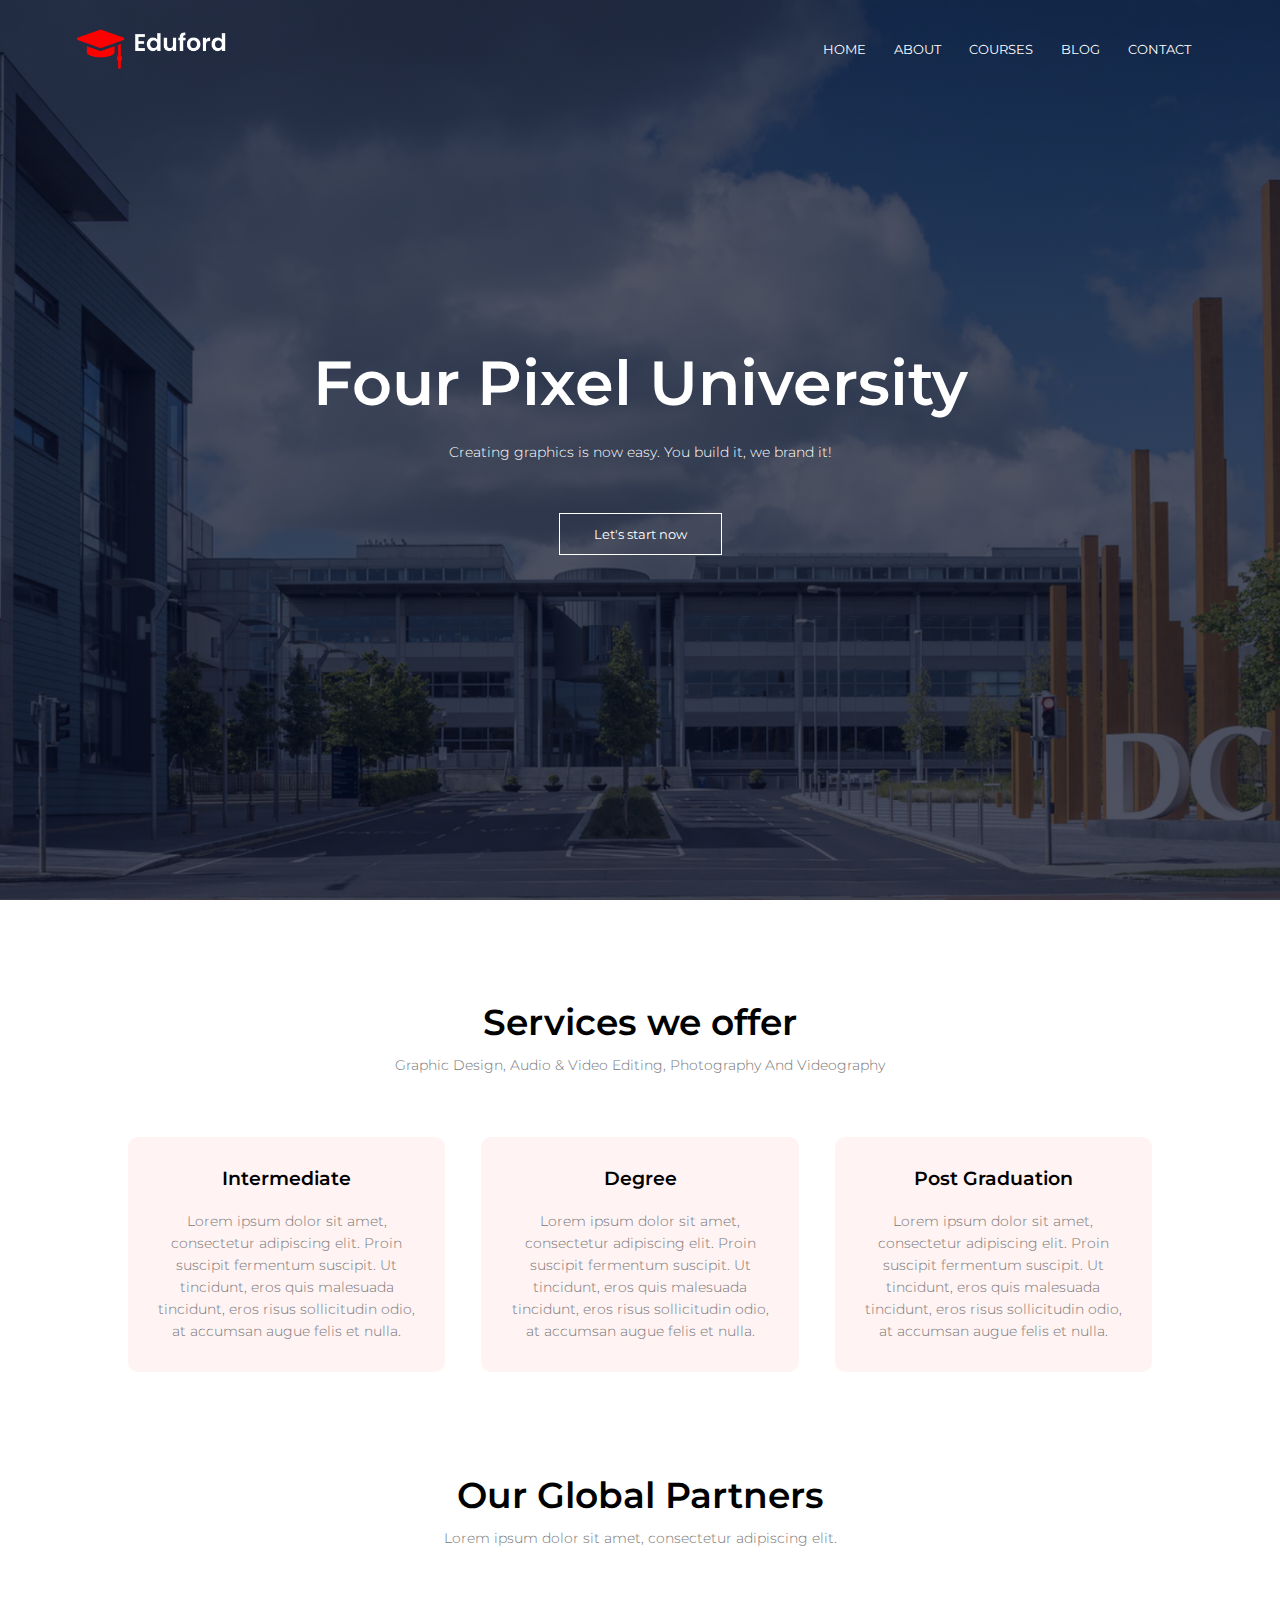
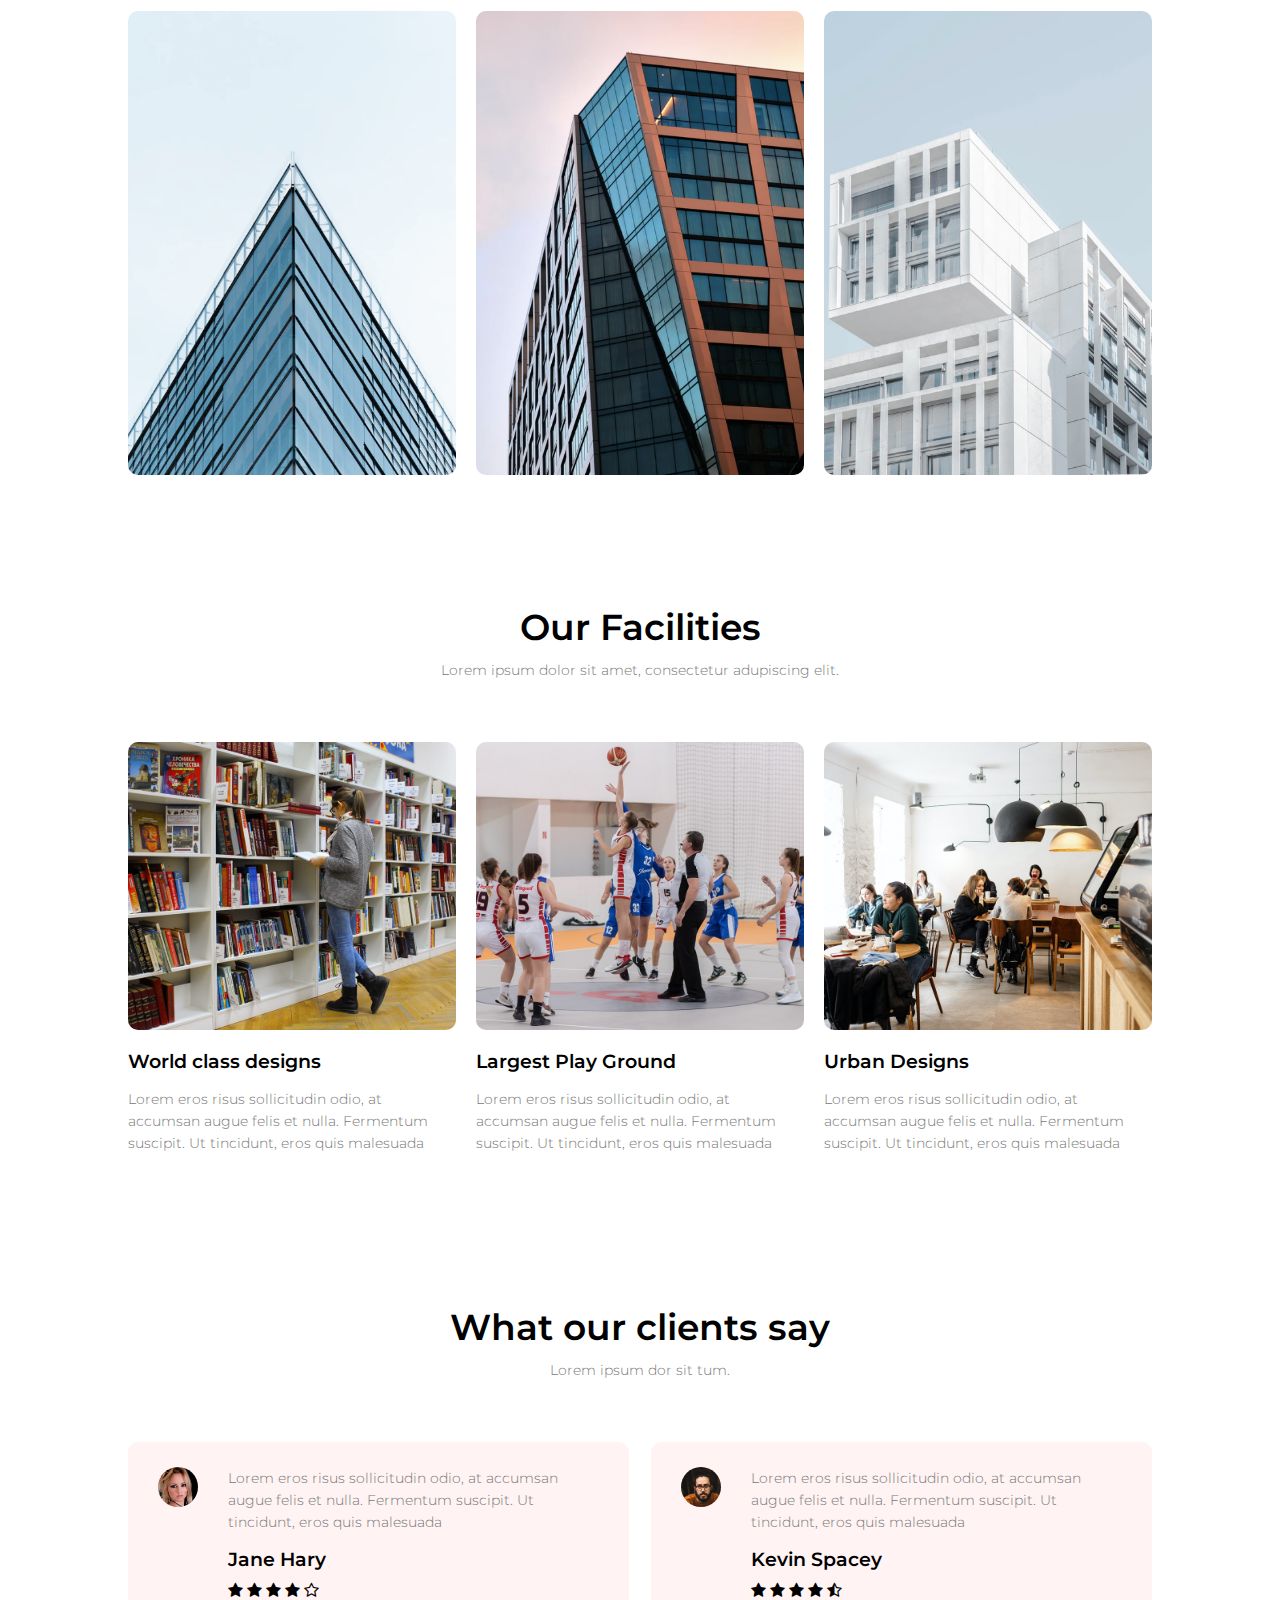
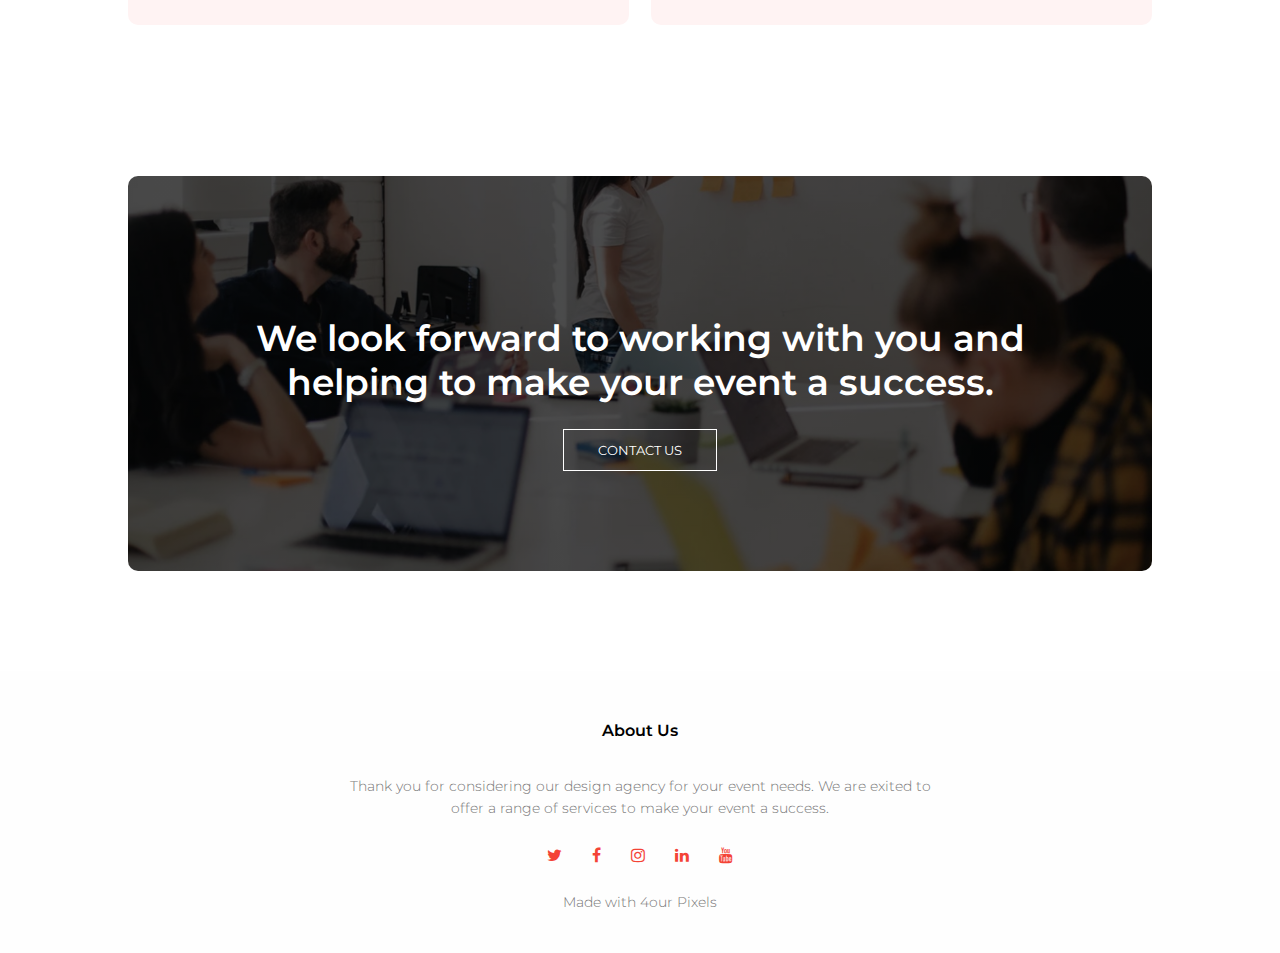
==== index.html @ fbccd15a "Add files via upload" ====
<!DOCTYPE html>
<html lang="en">
<head>
    <meta charset="UTF-8">
    <meta name="viewport" content="width=device-width, initial-scale=1.0">
    <title>4our Pixel University - Home</title>
    <link rel="stylesheet" href="style.css">
    <link rel="preconnect" href="https://fonts.googleapis.com">
    <link rel="preconnect" href="https://fonts.gstatic.com" crossorigin>
    <link href="https://fonts.googleapis.com/css2?family=Montserrat:wght@100;300;400;600;700&display=swap" rel="stylesheet">
    <link 
    href="http://cdnjs.cloudflare.com/ajax/libs/font-awesome/4.3.0/css/font-awesome.css" 
    rel="stylesheet"  type='text/css'>
</head>
<body>
<!------ Main Top ------>    
    <section class="header">
        <nav>
            <a href="index.html"><img src="images/logo.png"></a>
            <div class="nav-links" id="navLinks">
                <i class="fa fa-times" onclick="hideMenu()"></i>
                    <ul>
                        <li><a href="index.html">HOME</a></li>
                        <li><a href="about.html">ABOUT</a></li>
                        <li><a href="course.html">COURSES</a></li>
                        <li><a href="blog.html">BLOG</a></li>
                        <li><a href="contact.html">CONTACT</a></li>
                    </ul>
            </div>
            <i class="fa fa-times" onclick="showMenu()"></i>
        </nav>
    <div class="text-box">
        <h1>Four Pixel University</h1>
        <p>Creating graphics is now easy. You build it, we brand it!</p>
        <a href="course.html" class="hero-button ">Let's start now</a>
    </div>     
    </section>

<!------ Course ------>

<section class="course">

    <h1>Services we offer</h1>
    <p>Graphic Design, Audio & Video Editing, Photography And Videography</p>

    <div class="row">
        <div class="course-column">
            <h3>Intermediate</h3>
            <p>Lorem ipsum dolor sit amet, consectetur adipiscing elit. Proin 
                suscipit fermentum suscipit. Ut tincidunt, eros quis malesuada 
                tincidunt, eros risus sollicitudin odio, at accumsan augue felis 
                et nulla.
            </p>
        </div>

        <div class="course-column">
            <h3>Degree</h3>
            <p>Lorem ipsum dolor sit amet, consectetur adipiscing elit. Proin 
                suscipit fermentum suscipit. Ut tincidunt, eros quis malesuada 
                tincidunt, eros risus sollicitudin odio, at accumsan augue felis 
                et nulla. 
            </p>
        </div>

        <div class="course-column">
            <h3>Post Graduation</h3>
            <p>Lorem ipsum dolor sit amet, consectetur adipiscing elit. Proin 
                suscipit fermentum suscipit. Ut tincidunt, eros quis malesuada 
                tincidunt, eros risus sollicitudin odio, at accumsan augue felis 
                et nulla.
            </p>
        </div>
    </div>

</section>

<!------ Campus ------>

<section class="campus">
    <h1>Our Global Partners</h1>
    <p>Lorem ipsum dolor sit amet, consectetur adipiscing elit.</p>

    <div class="row">
        <div class="campus-column">
            <img src="images/london.png">
            <div class="layer">
                <h3>LONDON</h3>
            </div>
        </div>

        <div class="campus-column">
            <img src="images/newyork.png">
            <div class="layer">
                <h3>NEW YORK</h3>
            </div>
        </div>

        <div class="campus-column">
            <img src="images/washington.png">
            <div class="layer">
                <h3>WASHINGTON</h3>
            </div>
        </div>
    </div>

</section>

<!------ Facilities ------>

<section class="facilities">
    <h1>Our Facilities</h1>
    <p>Lorem ipsum dolor sit amet, consectetur adupiscing elit.</p>

    <div class="row">
        <div class="facilities-column">
            <img src="images/library.png">
            <h3>World class designs</h3>
            <p>Lorem eros risus sollicitudin odio, at accumsan augue 
                felis et nulla. Fermentum suscipit. Ut tincidunt, 
                eros quis malesuada</p>
        </div>

        <div class="facilities-column">
            <img src="images/basketball.png">
            <h3>Largest Play Ground</h3>
            <p>Lorem eros risus sollicitudin odio, at accumsan augue 
                felis et nulla. Fermentum suscipit. Ut tincidunt, 
                eros quis malesuada</p>
        </div>

        <div class="facilities-column">
            <img src="images/cafeteria.png">
            <h3>Urban Designs</h3>
            <p>Lorem eros risus sollicitudin odio, at accumsan augue 
                felis et nulla. Fermentum suscipit. Ut tincidunt, 
                eros quis malesuada</p>
        </div> 
    </div>

</section>

<!------ Testimonials ------>

<section class="testimonials">
    <h1>What our clients say</h1>
    <p>Lorem ipsum dor sit tum.</p>

    <div class="row">
        <div class="testimonial-column">
            <img src="images/user1.jpg">
            <div>
                <p>Lorem eros risus sollicitudin odio, at 
                    accumsan augue felis et nulla. Fermentum 
                    suscipit. Ut tincidunt, eros quis malesuada
                </p>
                <h3>Jane Hary</h3>
                <i class="fa fa-star"></i>
                <i class="fa fa-star"></i>
                <i class="fa fa-star"></i>
                <i class="fa fa-star"></i>
                <i class="fa fa-star-o"></i>
            </div>
        </div>

        <div class="testimonial-column">
            <img src="images/user2.jpg">
            <div>
                <p>Lorem eros risus sollicitudin odio, at 
                    accumsan augue felis et nulla. Fermentum 
                    suscipit. Ut tincidunt, eros quis malesuada
                </p>
                <h3>Kevin Spacey</h3>
                <i class="fa fa-star"></i>
                <i class="fa fa-star"></i>
                <i class="fa fa-star"></i>
                <i class="fa fa-star"></i>
                <i class="fa fa-star-half-o"></i>
            </div>
        </div>
    </div>
</section>

<!------ Call TO Action ------>

<section class="cta">
    <h1>We look forward to working with you and <br>helping to make your event a success.</h1>
    <a class="hero-button" href="contact.html">CONTACT US</a>
</section>

<!------ Call TO Action ------>

<section class="footer">
    <h4>About Us</h4>
    <p>Thank you for considering our design agency for your 
        event needs. We are exited to <br>offer a range of 
        services to make your event a success.</p>
    <div class="icons">
        <i class="fa fa-twitter"></i>
        <i class="fa fa-facebook"></i>
        <i class="fa fa-instagram"></i>
        <i class="fa fa-linkedin"></i>
        <i class="fa fa-youtube"></i>
    </div>
    <div>
        <p>Made with 4our Pixels</p>
    </div>
</section>

<!------JavaScript for Toggle Menu------>
<script>

    var navLinks = document.getElementById("navLinks");

    function showMenu(){
        navLinks.style.right = "0";
    }
    function hideMenu(){
        navLinks.style.right = "-200px"
    }

</script>

</body>
</html>
---- style.css ----
* {
    margin: 0;
    padding: 0;
    font-family: 'Montserrat', sans-serif;
}

.header {
    min-height: 100vh;
    background: linear-gradient(rgba(4,9,30,0.7),rgba(4, 9, 30, 0.7)), url(images/banner.png);
    background-size: cover;
    background-attachment: fixed;
    background-position: center;
    position: relative;
}

nav {
    display: flex;
    padding: 2% 6%;
    justify-content: space-between;
    align-items: center;
}

nav img {
    width: 150px;
}

.nav-links{
    flex: 1;
    text-align: right;
}

.nav-links ul li {
    list-style: none;
    display: inline-block;
    padding: 8px 12px;
    position: relative;
}

.nav-links ul li a {
    color: #fff;
    text-decoration: none;
    font-size: 13px;
}

.nav-links ul li::after{
    content: '';
    width: 0%;
    height: 2px;
    background: #f44336;
    display: block;
    margin: auto;
    transition: 0.2s;
}

.nav-links ul li:hover::after{
    width: 100%;
}

.text-box{
    width: 90%;
    color: #fff;
    position: absolute;
    top: 50%;
    left: 50%;
    transform: translate(-50%,-50%);
    text-align: center;
}

.text-box h1{
    font-size: 62px;
}

.text-box p {
    margin: 10px 0 40px;
    font-size: 14px;
    color: #fff;
}

.hero-button{
    display: inline-block;
    text-decoration: none;
    color: #fff;
    border: 1px solid #fff;
    padding: 12px 34px;
    font-size: 13px;
    background: transparent;
    position: relative;
    cursor: pointer;
}

.hero-button:hover{
    border: 1px solid #f44336;
    background: #f44336;
    transition: 0.4s;
}

nav .fa{
    display: none;
}

@media(max-width: 700px){
    .text-box h1{
        font-size: 20px;
    }
    .nav-links ul li{
        display: block; 
    }
    .nav-links {
        position: fixed;
        background: #f44336;
        height: 100vh;
        width: 200px;
        top: 0;
        right: -200px;
        text-align: left;
        z-index: 2;
        transition: 0.5s;
    }
    nav .fa{
        display: block;
        color: #fff;
        margin: 10px;
        font-size: 22px;
        cursor: pointer;
    }
    .nav-links ul {
        padding: 30px;
    }
}


/*---- course ----*/

.course {
    width: 80%;
    margin: auto;
    text-align: center;
    padding-top: 100px;
}

h1{
    font-size: 36px;
    font-weight: 600;
}

p{
    color: #777;
    font-size: 14px;
    font-weight: 300;
    line-height: 22px;
    padding: 10px;
}

.row {
    margin-top: 5%;
    display: flex;
    justify-content: space-between;
}

.course-column {
    flex-basis: 31%;
    background: #fff3f3;
    border-radius: 10px;
    margin-bottom: 5%;
    padding: 20px 12px;
    box-sizing: border-box;
    transition: 0.3s;
}

h3{
    text-align: center;
    font-weight: 600;
    margin: 10px 0;
}

.course-column:hover{
    box-shadow: 0 0 20px 0px rgba(0,0,0,0.2);
}

@media(max-width: 700px){
    .row{
        flex-direction: column;
    }
}


/*---- course ----*/

.campus{
    width: 80%;
    margin: auto;
    text-align: center;
    padding-top: 50px;
}

.campus-column {
    flex-basis: 32%;
    border-radius: 10px;
    margin-bottom: 30px;
    position: relative;
    overflow: hidden;
}

.campus-column img{
    width: 100%;
    display: block;
}

.layer{
    background: transparent;
    height: 100%;
    width: 100%;
    position: absolute;
    top: 0;
    left: 0;
    transition: 0.3s;
}

.layer:hover{
    background: rgba(226, 0, 0, 0.7);
}

.layer h3{
    width: 100%;
    font-weight: 500;
    color: #fff;
    font-size: 26px;
    bottom: 0;
    left: 50%;
    transform: translateX(-50%);
    position: absolute;
    opacity: 0;
    transition: 0.3s;
}

.layer:hover h3{
    bottom: 49%;
    opacity: 1;
}

@media(max-height: 120px){
    .row{
        flex-direction: row;
        max-width: 100%;
    }
}

/*---- Facilities ----*/

.facilities {
    width: 80%;
    margin: auto;
    text-align: center;
    padding-top: 100px;
}

.facilities-column{
    flex-basis: 32%;
    border-radius: 10px;
    margin-bottom: 5%;
    text-align: left;
}

.facilities-column img{
    width: 100%;
    border-radius: 10px;

}

.facilities-column p{
    padding: 0;
}

.facilities-column h3{
    margin-top: 16px;
    margin-bottom: 15px;
    text-align: left;
}

/*---- Testimonials ----*/

.testimonials{
    width: 80%;
    margin: auto;
    padding-top: 100px;
    text-align: center;
}

.testimonial-column{
    flex-basis: 44%;
    border-radius: 10px;
    margin-bottom: 5%;
    text-align: left;
    background: #fff3f3;
    padding: 25px;
    cursor: pointer;
    display: flex;
}

.testimonial-column img{
    height: 40px;
    margin-left: 5px;
    margin-right: 30px;
    border-radius: 50px;
}

.testimonial-column p {
    padding: 0;
}

.testimonial-column h3{
    margin-top: 15px;
    text-align: left;
}

.testimonial-column fa{
    color: #f44336;
}

@media(max-width: 700px){
    .testimonial-column img{
        margin-left: 0;
        margin-right: 15px;
    }
}

/*---- Call To Action ----*/

.cta {
    margin: 100px auto;
    width: 80%;
    background-image: linear-gradient(rgba(0,0,0,0.7),rgba(0,0,0,0.7)),url(images/banner2.jpg);
    background-position: center;
    background-size: cover;
    border-radius: 10px;
    text-align: center;
    padding: 100px 0;
}

.cta h1{
    color: #fff;
    margin-top: 40px;
    padding: 0;
    margin-bottom: 25px;
}

@media(max-width: 700px){
    .cta h1{
        font-size: 25px;
        padding: 0 30px 0 30px;
    }
}

/*---- Footer ----*/

.footer{
    max-height: 400px;
    background-color: #fefefe;
    width: 100%;
    text-align: center;
    padding: 30px 0;
}

.footer h4{
    margin-bottom: 25px;
    margin-top: 20px;
    font-weight: 600;
}

.icons .fa{
    color: #f44336;
    margin: 0 13px;
    cursor: pointer;
    padding: 18px 0;
}




/*---- AVOUT US PAGE ----*/

.sub-header{
    height: 50vh;
    width: 100%;
    background-image: linear-gradient(rgba(4,9,30,0.7),rgba(4,9,30,0.7)), url(images/background.jpg);
    background-position: center;
    background-size: cover;
    text-align: center;
    color: #fff;
}

.sub-header h1{
    margin-top: 100px;
}

.about-us{
    width: 80%;
    margin: auto;
    padding-top: 80px;
    padding-bottom: 50px;
}

.about-col{
    flex-basis: 48%;
    padding: 30px 2px;
}

.about-col img{
    width: 100%;
}

.about-col h1{
    padding-top: 0;
}

.about-col p{
    padding: 15px 0 25px;
}

.red-button{
    border: 1px solid #f44336;
    background: transparent;
    color: #f44336;
}

.red-butto:hover{
    color: #fff;
}


/*---- Blog Content ----*/

.blog-content{
    width: 80%;
    margin: auto;
    padding: 60px 0;
}

.blog-left{
    flex-basis: 65%;
}

.blog-left img{
    width: 100%;
}

.blog-left h2{
    color: #222;
    font-weight: 600;
    margin: 30px 0;
}

.blog-left p{
    color: #999;
    padding: 0;
}

.blog-right{
    flex-basis: 32%;
}

.blog-right h3{
    background: #f44336;
    color: #fff;
    padding: 7px 0;
    font-size: 16px;
    margin-bottom: 20px;
}

.blog-right div{
    display: flex;
    align-items: center;
    justify-content: space-between;
    color: #555;
    padding: 8px;
    box-sizing: border-box;
}

.comment-box{
    border: 1px solid #ccc;
    margin: 50px 0;
    padding: 10px 20px;
}

.comment-box h3{
    text-align: left; 
}

.comment-form input, .comment-form textarea{
    width: 100%;
    padding: 10px;
    margin: 15px 0;
    box-sizing: border-box;
    border: none;
    outline: none;
    background: #f0f0f0;
}

.comment-form button{
    margin: 10px 0;
}

@media(max-width:700px){
    .sub-header h1{
        font-size: 24px;
    }
}

/*----- contact Us page -----*/

.location{
    width: 83%;
    margin: auto;
    padding: 80px 0;
}

.location iframe{
    width: 100%;
}

.contact-us{
    width: 80%;
    margin: auto;
}

.contact-col{
    flex-basis: 48%;
    margin-bottom: 30px;
}

.contact-col div{
    display: flex;
    align-items: center;
    margin-bottom: 40px;
}

.contact-col div .fa{
    font-size: 28px;
    color: #f44336;
    margin: 10px;
    margin-right: 30px;
}

.contact-col div p{
    padding: 0;
}

.contact-col div h5{
    font-size: 20px;
    margin-bottom: 5px;
    color: #555;
    font-weight: 400;
}

.contact-col input, .contact-col textarea{
    width: 100%;
    padding: 15px;
    margin-bottom: 17px;
    outline: none;
    border: 1px solid #ccc;
    box-sizing: border-box;
}
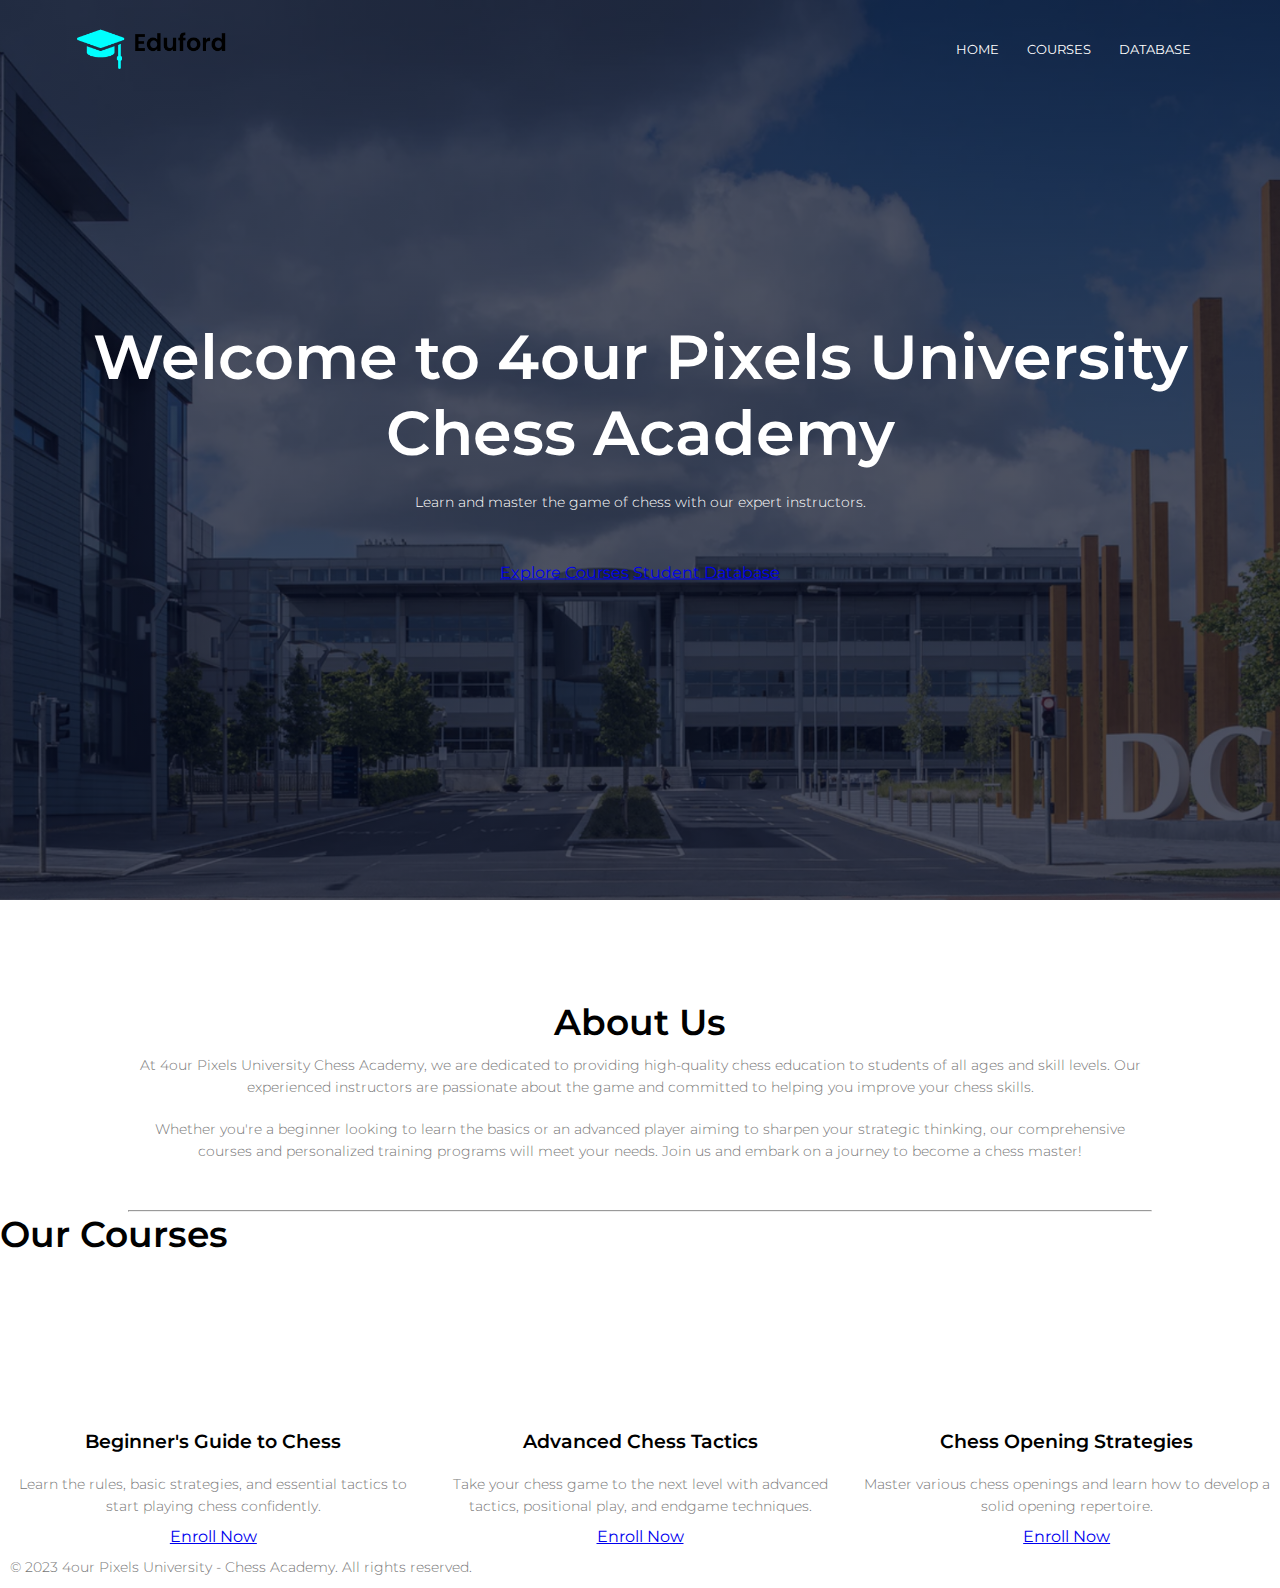
==== commit 8c34673d: "2nd commit" ====
--- a/index.html
+++ b/index.html
@@ -1,224 +1,133 @@
 <!DOCTYPE html>
 <html lang="en">
-<head>
-    <meta charset="UTF-8">
-    <meta name="viewport" content="width=device-width, initial-scale=1.0">
-    <title>4our Pixel University - Home</title>
-    <link rel="stylesheet" href="style.css">
-    <link rel="preconnect" href="https://fonts.googleapis.com">
-    <link rel="preconnect" href="https://fonts.gstatic.com" crossorigin>
-    <link href="https://fonts.googleapis.com/css2?family=Montserrat:wght@100;300;400;600;700&display=swap" rel="stylesheet">
-    <link 
-    href="http://cdnjs.cloudflare.com/ajax/libs/font-awesome/4.3.0/css/font-awesome.css" 
-    rel="stylesheet"  type='text/css'>
-</head>
-<body>
-<!------ Main Top ------>    
+  <head>
+    <meta charset="UTF-8" />
+    <meta name="viewport" content="width=device-width, initial-scale=1.0" />
+    <title>4our Pixel University - Chess Academy</title>
+    <link rel="icon" type="image/x-icon" href="./images/favicon/favicon.ico" />
+    <link rel="stylesheet" href="style.css" />
+    <link rel="preconnect" href="https://fonts.googleapis.com" />
+    <link rel="preconnect" href="https://fonts.gstatic.com" />
+    <link
+      href="https://fonts.googleapis.com/css2?family=Montserrat:wght@100;300;400;600;700&display=swap"
+      rel="stylesheet"
+    />
+    <link
+      href="http://cdnjs.cloudflare.com/ajax/libs/font-awesome/4.3.0/css/font-awesome.css"
+      rel="stylesheet"
+      type="text/css"
+    />
+    <link
+      href="https://cdn.jsdelivr.net/npm/bootstrap@5.2.3/dist/css/bootstrap.min.css"
+      rel="stylesheet"
+      integrity="sha384-rbsA2VBKQhggwzxH7pPCaAqO46MgnOM80zW1RWuH61DGLwZJEdK2Kadq2F9CUG65"
+      crossorigin="anonymous"
+    />
+  </head>
+  <body>
+    <!------ Main Top ------>
     <section class="header">
-        <nav>
-            <a href="index.html"><img src="images/logo.png"></a>
-            <div class="nav-links" id="navLinks">
-                <i class="fa fa-times" onclick="hideMenu()"></i>
-                    <ul>
-                        <li><a href="index.html">HOME</a></li>
-                        <li><a href="about.html">ABOUT</a></li>
-                        <li><a href="course.html">COURSES</a></li>
-                        <li><a href="blog.html">BLOG</a></li>
-                        <li><a href="contact.html">CONTACT</a></li>
-                    </ul>
-            </div>
-            <i class="fa fa-times" onclick="showMenu()"></i>
-        </nav>
-    <div class="text-box">
-        <h1>Four Pixel University</h1>
-        <p>Creating graphics is now easy. You build it, we brand it!</p>
-        <a href="course.html" class="hero-button ">Let's start now</a>
-    </div>     
+      <nav>
+        <a href="./index.html"><img style="filter: invert();" src="./images/logo.png" /></a>
+        <div class="nav-links" id="navLinks">
+          <i class="fa fa-times" onclick="hideMenu()"></i>
+          <ul>
+            <li><a href="./index.html">HOME</a></li>
+            <li><a href="#courses">COURSES</a></li>
+            <li><a href="./students.html">DATABASE</a></li>
+          </ul>
+        </div>
+        <i class="fa fa-bars" onclick="showMenu()"></i>
+      </nav>
+      <div class="text-box">
+        <h1>Welcome to 4our Pixels University Chess Academy</h1>
+        <p>Learn and master the game of chess with our expert instructors.</p>
+        <a href="#courses" class="btn btn-primary">Explore Courses</a>
+        <a href="./students.html" class="btn btn-outline-light">Student Database</a>
+      </div>
     </section>
 
-<!------ Course ------>
+    <!------ Course ------>
 
-<section class="course">
+    <section class="course">
+      <h1>About Us</h1>
+      <p>
+        At 4our Pixels University Chess Academy, we are dedicated to providing
+        high-quality chess education to students of all ages and skill levels.
+        Our experienced instructors are passionate about the game and committed
+        to helping you improve your chess skills.
+      </p>
+      <p>
+        Whether you're a beginner looking to learn the basics or an advanced
+        player aiming to sharpen your strategic thinking, our comprehensive
+        courses and personalized training programs will meet your needs. Join us
+        and embark on a journey to become a chess master!
+      </p>
+      <br />
+      <br />
+      <hr />
+    </section>
 
-    <h1>Services we offer</h1>
-    <p>Graphic Design, Audio & Video Editing, Photography And Videography</p>
+    <!-- Courses Section -->
+    <section id="courses">
+      <div class="col">
+        <h1 class="text-center">Our Courses</h1>
+      </div>
+      <div class="row">
+        <br />
+        <br />
+        <br />
+        <div class="course col bg-dark p-5">
+          <div class="course-info">
+            <h3 class="text-muted">Beginner's Guide to Chess</h3>
+            <p class="text-white">
+              Learn the rules, basic strategies, and essential tactics to start
+              playing chess confidently.
+            </p>
+            <a href="#" class="btn btn-outline-secondary">Enroll Now</a>
+          </div>
+        </div>
+        <div class="course col  bg-dark p-5">
+          <div class="course-info">
+            <h3 class="text-muted">Advanced Chess Tactics</h3>
+            <p class="text-white">
+              Take your chess game to the next level with advanced tactics,
+              positional play, and endgame techniques.
+            </p>
+            <a href="#" class="btn btn-outline-secondary">Enroll Now</a>
+          </div>
+        </div>
+        <div class="course col  bg-dark p-5">
+          <div class="course-info">
+            <h3 class="text-muted">Chess Opening Strategies</h3>
+            <p class="text-white">
+              Master various chess openings and learn how to develop a solid
+              opening repertoire.
+            </p>
+            <a href="#" class="btn btn-outline-secondary">Enroll Now</a>
+          </div>
+        </div>
+      </div>
+    </section>
 
-    <div class="row">
-        <div class="course-column">
-            <h3>Intermediate</h3>
-            <p>Lorem ipsum dolor sit amet, consectetur adipiscing elit. Proin 
-                suscipit fermentum suscipit. Ut tincidunt, eros quis malesuada 
-                tincidunt, eros risus sollicitudin odio, at accumsan augue felis 
-                et nulla.
-            </p>
-        </div>
+    <!------ Campus ------>
+    <footer>
+      <div class="container">
+        <p class="text-center">&copy; 2023 4our Pixels University - Chess Academy. All rights reserved.</p>
+      </div>
+    </footer>
+    </section>
 
-        <div class="course-column">
-            <h3>Degree</h3>
-            <p>Lorem ipsum dolor sit amet, consectetur adipiscing elit. Proin 
-                suscipit fermentum suscipit. Ut tincidunt, eros quis malesuada 
-                tincidunt, eros risus sollicitudin odio, at accumsan augue felis 
-                et nulla. 
-            </p>
-        </div>
+    <!------JavaScript for Toggle Menu------>
+    <script>
+      var navLinks = document.getElementById("navLinks");
 
-        <div class="course-column">
-            <h3>Post Graduation</h3>
-            <p>Lorem ipsum dolor sit amet, consectetur adipiscing elit. Proin 
-                suscipit fermentum suscipit. Ut tincidunt, eros quis malesuada 
-                tincidunt, eros risus sollicitudin odio, at accumsan augue felis 
-                et nulla.
-            </p>
-        </div>
-    </div>
-
-</section>
-
-<!------ Campus ------>
-
-<section class="campus">
-    <h1>Our Global Partners</h1>
-    <p>Lorem ipsum dolor sit amet, consectetur adipiscing elit.</p>
-
-    <div class="row">
-        <div class="campus-column">
-            <img src="images/london.png">
-            <div class="layer">
-                <h3>LONDON</h3>
-            </div>
-        </div>
-
-        <div class="campus-column">
-            <img src="images/newyork.png">
-            <div class="layer">
-                <h3>NEW YORK</h3>
-            </div>
-        </div>
-
-        <div class="campus-column">
-            <img src="images/washington.png">
-            <div class="layer">
-                <h3>WASHINGTON</h3>
-            </div>
-        </div>
-    </div>
-
-</section>
-
-<!------ Facilities ------>
-
-<section class="facilities">
-    <h1>Our Facilities</h1>
-    <p>Lorem ipsum dolor sit amet, consectetur adupiscing elit.</p>
-
-    <div class="row">
-        <div class="facilities-column">
-            <img src="images/library.png">
-            <h3>World class designs</h3>
-            <p>Lorem eros risus sollicitudin odio, at accumsan augue 
-                felis et nulla. Fermentum suscipit. Ut tincidunt, 
-                eros quis malesuada</p>
-        </div>
-
-        <div class="facilities-column">
-            <img src="images/basketball.png">
-            <h3>Largest Play Ground</h3>
-            <p>Lorem eros risus sollicitudin odio, at accumsan augue 
-                felis et nulla. Fermentum suscipit. Ut tincidunt, 
-                eros quis malesuada</p>
-        </div>
-
-        <div class="facilities-column">
-            <img src="images/cafeteria.png">
-            <h3>Urban Designs</h3>
-            <p>Lorem eros risus sollicitudin odio, at accumsan augue 
-                felis et nulla. Fermentum suscipit. Ut tincidunt, 
-                eros quis malesuada</p>
-        </div> 
-    </div>
-
-</section>
-
-<!------ Testimonials ------>
-
-<section class="testimonials">
-    <h1>What our clients say</h1>
-    <p>Lorem ipsum dor sit tum.</p>
-
-    <div class="row">
-        <div class="testimonial-column">
-            <img src="images/user1.jpg">
-            <div>
-                <p>Lorem eros risus sollicitudin odio, at 
-                    accumsan augue felis et nulla. Fermentum 
-                    suscipit. Ut tincidunt, eros quis malesuada
-                </p>
-                <h3>Jane Hary</h3>
-                <i class="fa fa-star"></i>
-                <i class="fa fa-star"></i>
-                <i class="fa fa-star"></i>
-                <i class="fa fa-star"></i>
-                <i class="fa fa-star-o"></i>
-            </div>
-        </div>
-
-        <div class="testimonial-column">
-            <img src="images/user2.jpg">
-            <div>
-                <p>Lorem eros risus sollicitudin odio, at 
-                    accumsan augue felis et nulla. Fermentum 
-                    suscipit. Ut tincidunt, eros quis malesuada
-                </p>
-                <h3>Kevin Spacey</h3>
-                <i class="fa fa-star"></i>
-                <i class="fa fa-star"></i>
-                <i class="fa fa-star"></i>
-                <i class="fa fa-star"></i>
-                <i class="fa fa-star-half-o"></i>
-            </div>
-        </div>
-    </div>
-</section>
-
-<!------ Call TO Action ------>
-
-<section class="cta">
-    <h1>We look forward to working with you and <br>helping to make your event a success.</h1>
-    <a class="hero-button" href="contact.html">CONTACT US</a>
-</section>
-
-<!------ Call TO Action ------>
-
-<section class="footer">
-    <h4>About Us</h4>
-    <p>Thank you for considering our design agency for your 
-        event needs. We are exited to <br>offer a range of 
-        services to make your event a success.</p>
-    <div class="icons">
-        <i class="fa fa-twitter"></i>
-        <i class="fa fa-facebook"></i>
-        <i class="fa fa-instagram"></i>
-        <i class="fa fa-linkedin"></i>
-        <i class="fa fa-youtube"></i>
-    </div>
-    <div>
-        <p>Made with 4our Pixels</p>
-    </div>
-</section>
-
-<!------JavaScript for Toggle Menu------>
-<script>
-
-    var navLinks = document.getElementById("navLinks");
-
-    function showMenu(){
+      function showMenu() {
         navLinks.style.right = "0";
-    }
-    function hideMenu(){
-        navLinks.style.right = "-200px"
-    }
-
-</script>
-
-</body>
-</html>+      }
+      function hideMenu() {
+        navLinks.style.right = "-200px";
+      }
+    </script>
+  </body>
+</html>
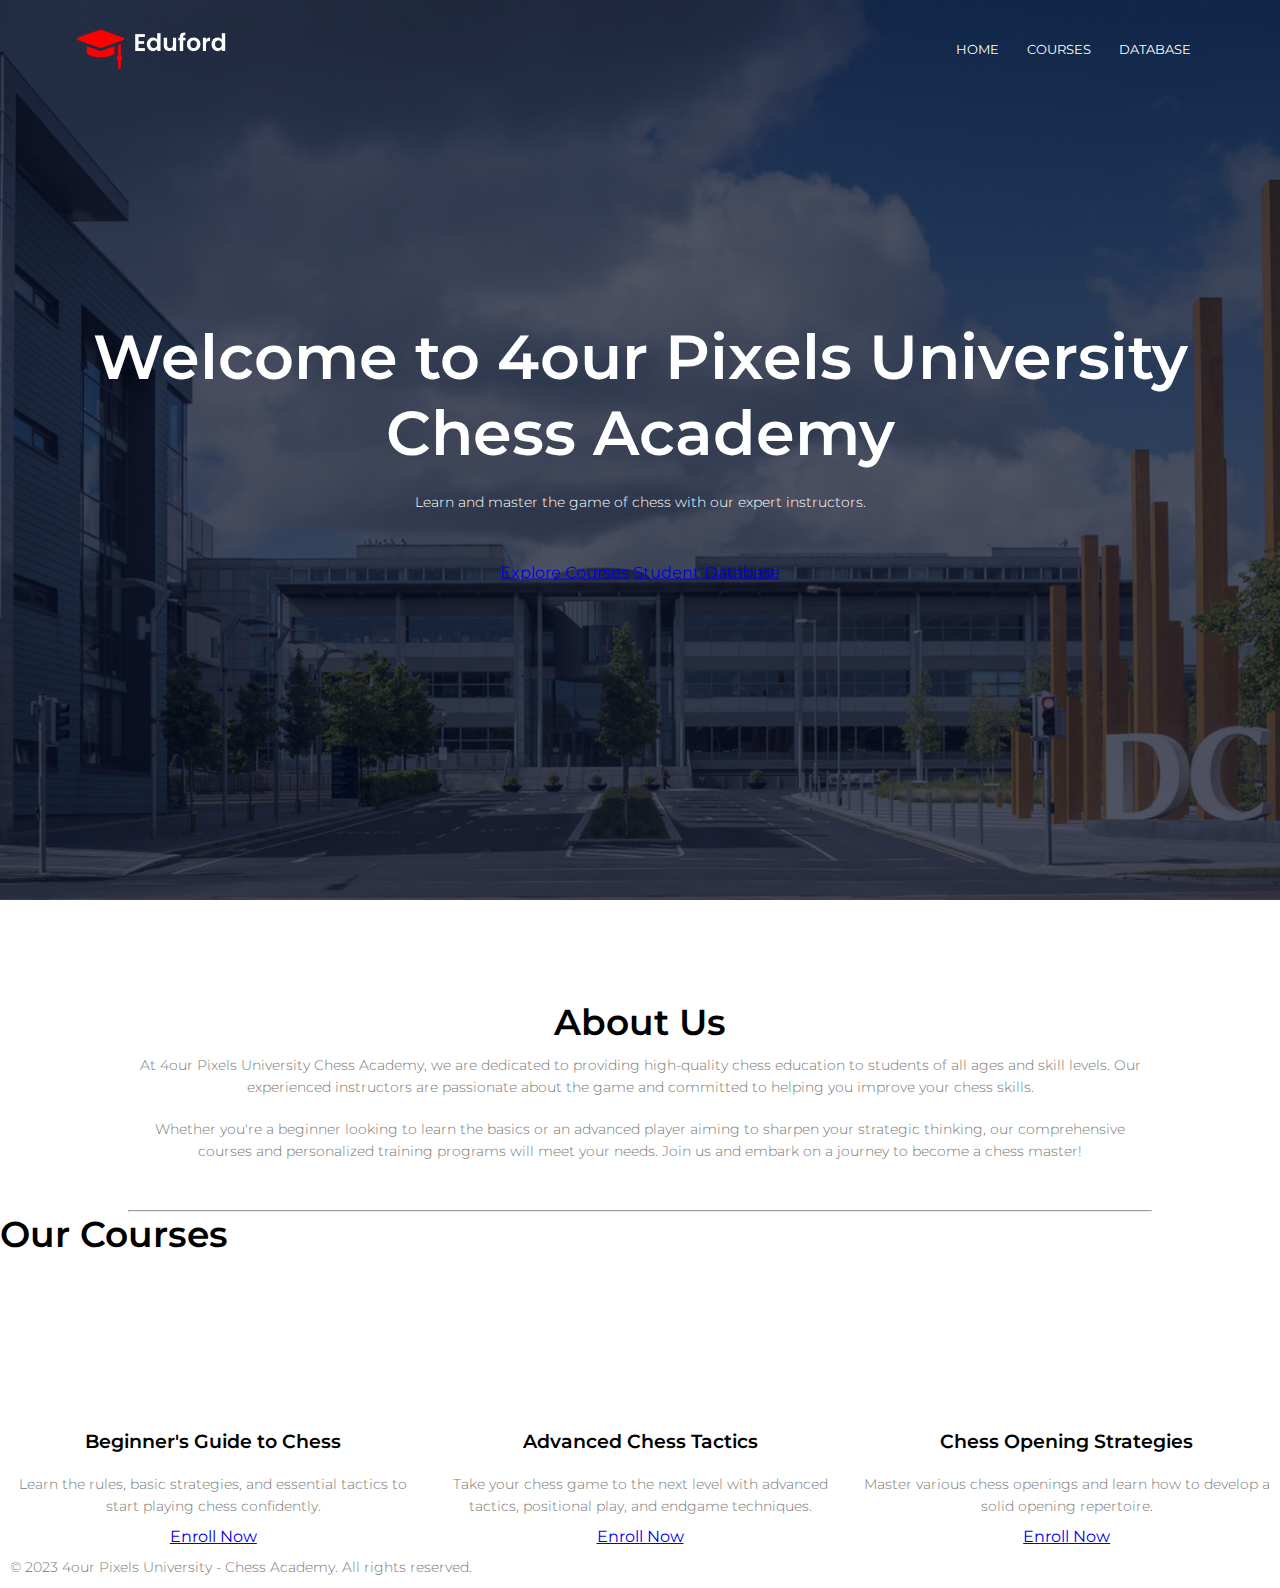
==== commit e45de2c3: "Add files via upload" ====
--- a/index.html
+++ b/index.html
@@ -28,7 +28,7 @@
     <!------ Main Top ------>
     <section class="header">
       <nav>
-        <a href="./index.html"><img style="filter: invert();" src="./images/logo.png" /></a>
+        <a href="./index.html"><img src="./images/logo.png" /></a>
         <div class="nav-links" id="navLinks">
           <i class="fa fa-times" onclick="hideMenu()"></i>
           <ul>
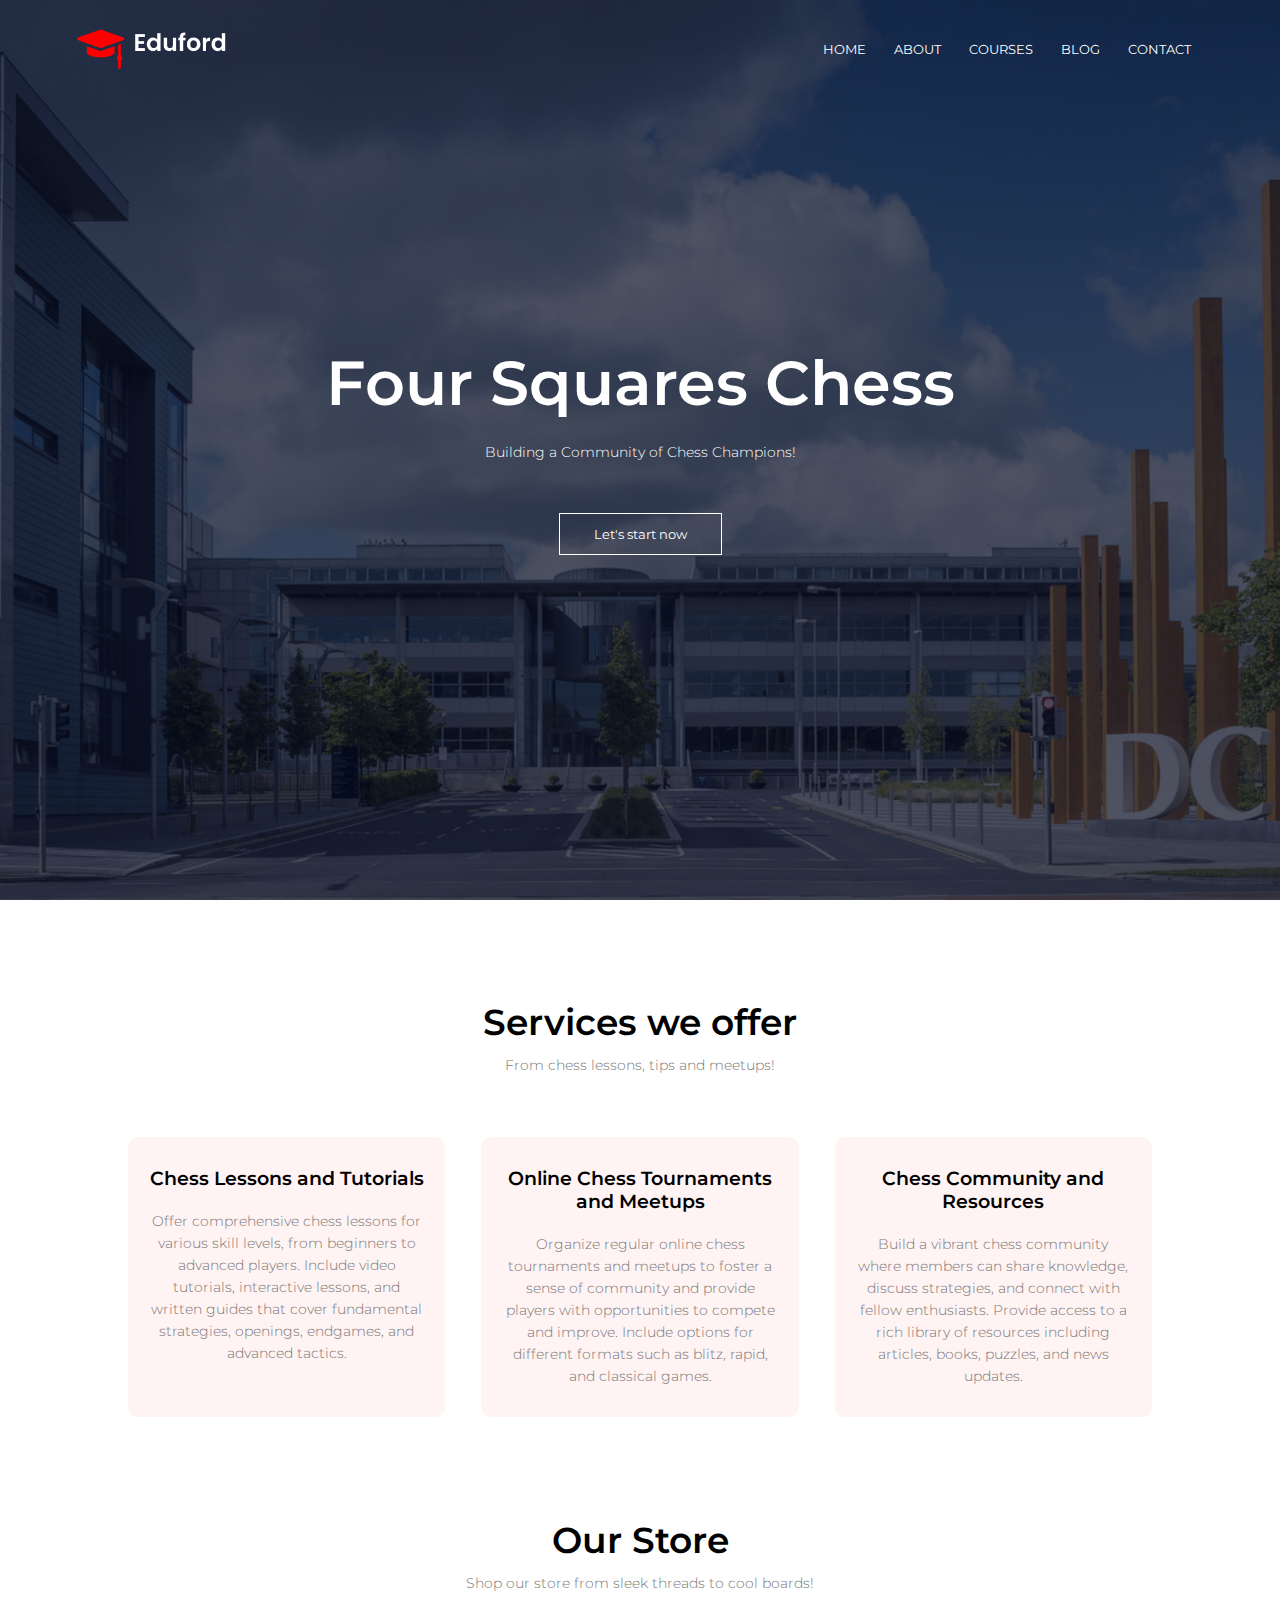
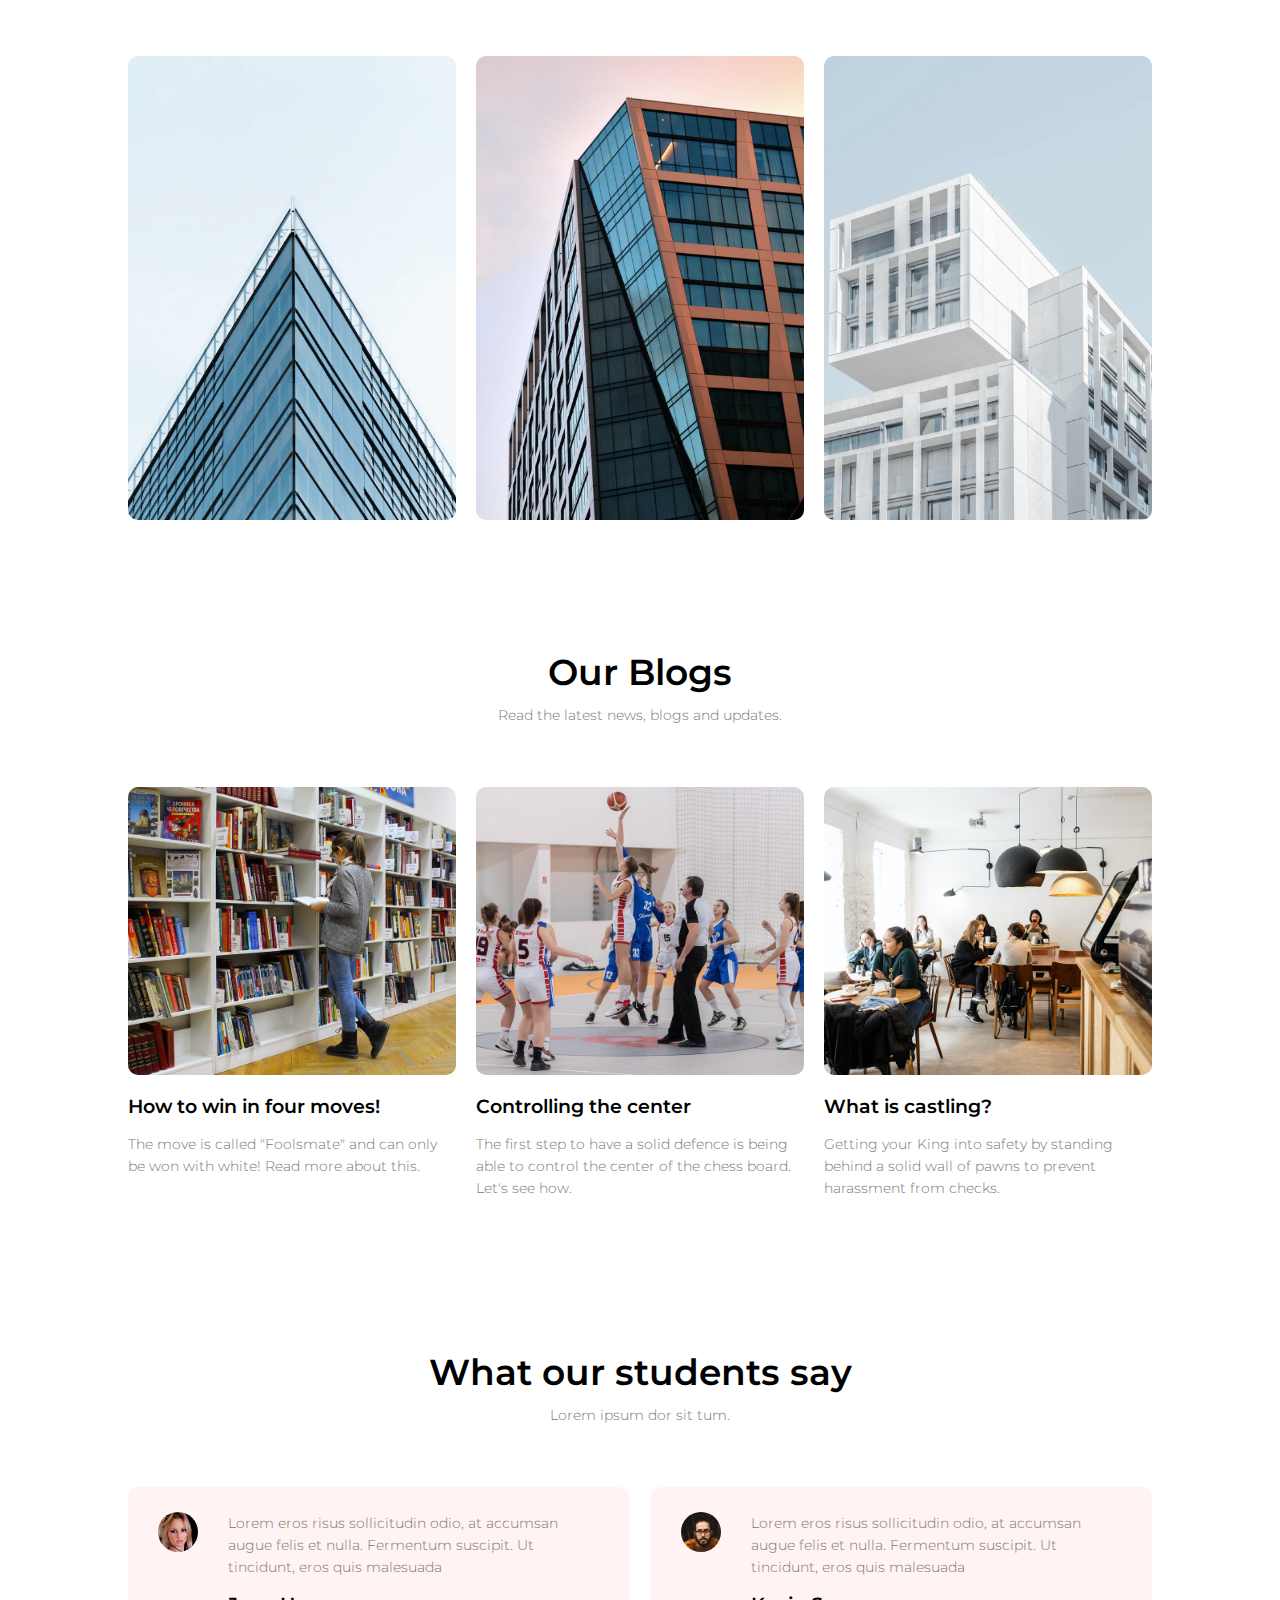
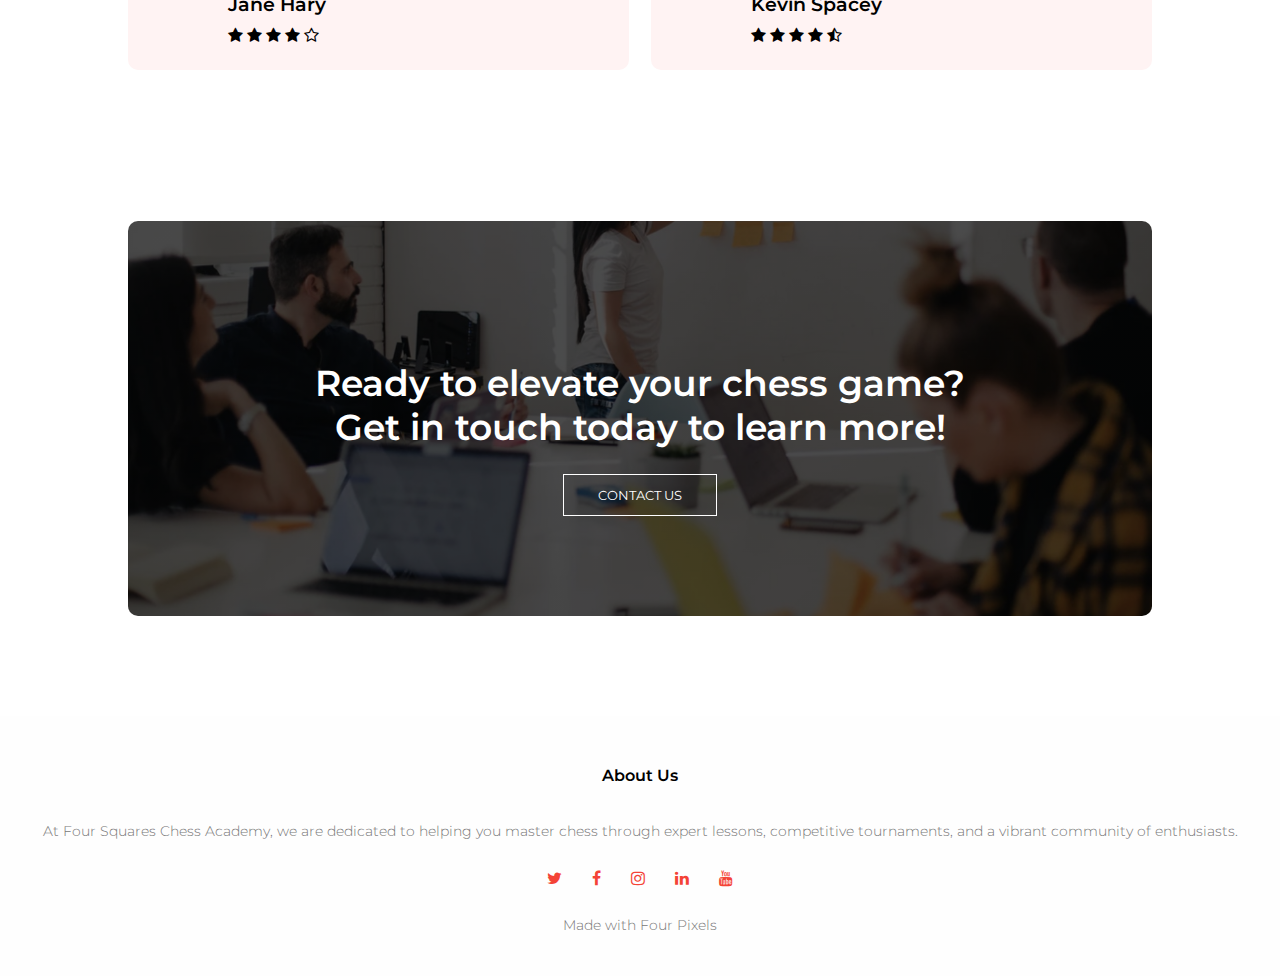
==== commit 32382fa3: "Updated info" ====
--- a/index.html
+++ b/index.html
@@ -1,133 +1,218 @@
 <!DOCTYPE html>
 <html lang="en">
-  <head>
-    <meta charset="UTF-8" />
-    <meta name="viewport" content="width=device-width, initial-scale=1.0" />
-    <title>4our Pixel University - Chess Academy</title>
-    <link rel="icon" type="image/x-icon" href="./images/favicon/favicon.ico" />
-    <link rel="stylesheet" href="style.css" />
-    <link rel="preconnect" href="https://fonts.googleapis.com" />
-    <link rel="preconnect" href="https://fonts.gstatic.com" />
-    <link
-      href="https://fonts.googleapis.com/css2?family=Montserrat:wght@100;300;400;600;700&display=swap"
-      rel="stylesheet"
-    />
-    <link
-      href="http://cdnjs.cloudflare.com/ajax/libs/font-awesome/4.3.0/css/font-awesome.css"
-      rel="stylesheet"
-      type="text/css"
-    />
-    <link
-      href="https://cdn.jsdelivr.net/npm/bootstrap@5.2.3/dist/css/bootstrap.min.css"
-      rel="stylesheet"
-      integrity="sha384-rbsA2VBKQhggwzxH7pPCaAqO46MgnOM80zW1RWuH61DGLwZJEdK2Kadq2F9CUG65"
-      crossorigin="anonymous"
-    />
-  </head>
-  <body>
-    <!------ Main Top ------>
+<head>
+    <meta charset="UTF-8">
+    <meta name="viewport" content="width=device-width, initial-scale=1.0">
+    <title>Four Squares Chess - Master Chess in Four Hundred Moves</title>
+    <meta name="description" content="Join Four Squares Chess Academy to master the art of chess in four hundred moves. Learn, compete, and connect with our thriving chess community. Start your journey to becoming a chess champion today!">
+    <meta name="keywords" content="Four Squares Chess Academy, chess lessons, chess community, chess meetups, chess games, chess strategy, learn chess, chess master, chess club, chess tournaments">
+    <meta name="author" content="Four Squares Chess Academy">
+    <meta property="og:title" content="Four Squares Chess Academy - Master Chess in Four Hundred Moves">
+    <meta property="og:description" content="Join Four Squares Chess Academy to master the art of chess in four hundred moves. Learn, compete, and connect with our thriving chess community.">
+    <meta property="og:image" content="URL_to_your_image">
+    <meta property="og:url" content="www.foursquareschess">
+    <meta property="og:type" content="website">
+    <meta name="twitter:card" content="summary_large_image">
+    <meta name="twitter:title" content="Four Squares Chess Academy - Master Chess in Four Hundred Moves">
+    <meta name="twitter:description" content="Join Four Squares Chess Academy to master the art of chess in four hundred moves. Learn, compete, and connect with our thriving chess community.">
+    <meta name="twitter:image" content="URL_to_your_image">
+    <meta name="twitter:site" content="@foursquareschess">
+
+    <link rel="stylesheet" href="style.css">
+    <link rel="preconnect" href="https://fonts.googleapis.com">
+    <link rel="preconnect" href="https://fonts.gstatic.com">
+    <link href="https://fonts.googleapis.com/css2?family=Montserrat:wght@100;300;400;600;700&display=swap" rel="stylesheet">
+    <link 
+    href="http://cdnjs.cloudflare.com/ajax/libs/font-awesome/4.3.0/css/font-awesome.css" 
+    rel="stylesheet" type='text/css'>
+</head>
+<body>
+<!------ Main Top ------>    
     <section class="header">
-      <nav>
-        <a href="./index.html"><img src="./images/logo.png" /></a>
-        <div class="nav-links" id="navLinks">
-          <i class="fa fa-times" onclick="hideMenu()"></i>
-          <ul>
-            <li><a href="./index.html">HOME</a></li>
-            <li><a href="#courses">COURSES</a></li>
-            <li><a href="./students.html">DATABASE</a></li>
-          </ul>
-        </div>
-        <i class="fa fa-bars" onclick="showMenu()"></i>
-      </nav>
-      <div class="text-box">
-        <h1>Welcome to 4our Pixels University Chess Academy</h1>
-        <p>Learn and master the game of chess with our expert instructors.</p>
-        <a href="#courses" class="btn btn-primary">Explore Courses</a>
-        <a href="./students.html" class="btn btn-outline-light">Student Database</a>
-      </div>
+        <nav>
+            <a href="index.html"><img src="images/logo.png"></a>
+            <div class="nav-links" id="navLinks">
+                <i class="fa fa-times" onclick="hideMenu()"></i>
+                    <ul>
+                        <li><a href="index.html">HOME</a></li>
+                        <li><a href="about.html">ABOUT</a></li>
+                        <li><a href="course.html">COURSES</a></li>
+                        <li><a href="blog.html">BLOG</a></li>
+                        <li><a href="contact.html">CONTACT</a></li>
+                    </ul>
+            </div>
+            <i class="fa fa-bars" onclick="showMenu()"></i>
+        </nav>
+    <div class="text-box">
+        <h1>Four Squares Chess</h1>
+        <p>Building a Community of Chess Champions!</p>
+        <a href="course.html" class="hero-button ">Let's start now</a>
+    </div>     
     </section>
 
-    <!------ Course ------>
-
-    <section class="course">
-      <h1>About Us</h1>
-      <p>
-        At 4our Pixels University Chess Academy, we are dedicated to providing
-        high-quality chess education to students of all ages and skill levels.
-        Our experienced instructors are passionate about the game and committed
-        to helping you improve your chess skills.
-      </p>
-      <p>
-        Whether you're a beginner looking to learn the basics or an advanced
-        player aiming to sharpen your strategic thinking, our comprehensive
-        courses and personalized training programs will meet your needs. Join us
-        and embark on a journey to become a chess master!
-      </p>
-      <br />
-      <br />
-      <hr />
-    </section>
-
-    <!-- Courses Section -->
-    <section id="courses">
-      <div class="col">
-        <h1 class="text-center">Our Courses</h1>
-      </div>
-      <div class="row">
-        <br />
-        <br />
-        <br />
-        <div class="course col bg-dark p-5">
-          <div class="course-info">
-            <h3 class="text-muted">Beginner's Guide to Chess</h3>
-            <p class="text-white">
-              Learn the rules, basic strategies, and essential tactics to start
-              playing chess confidently.
-            </p>
-            <a href="#" class="btn btn-outline-secondary">Enroll Now</a>
-          </div>
-        </div>
-        <div class="course col  bg-dark p-5">
-          <div class="course-info">
-            <h3 class="text-muted">Advanced Chess Tactics</h3>
-            <p class="text-white">
-              Take your chess game to the next level with advanced tactics,
-              positional play, and endgame techniques.
-            </p>
-            <a href="#" class="btn btn-outline-secondary">Enroll Now</a>
-          </div>
-        </div>
-        <div class="course col  bg-dark p-5">
-          <div class="course-info">
-            <h3 class="text-muted">Chess Opening Strategies</h3>
-            <p class="text-white">
-              Master various chess openings and learn how to develop a solid
-              opening repertoire.
-            </p>
-            <a href="#" class="btn btn-outline-secondary">Enroll Now</a>
-          </div>
-        </div>
-      </div>
-    </section>
-
-    <!------ Campus ------>
-    <footer>
-      <div class="container">
-        <p class="text-center">&copy; 2023 4our Pixels University - Chess Academy. All rights reserved.</p>
-      </div>
-    </footer>
-    </section>
-
-    <!------JavaScript for Toggle Menu------>
-    <script>
-      var navLinks = document.getElementById("navLinks");
-
-      function showMenu() {
+<!------ Course ------>
+
+<section class="course">
+
+    <h1>Services we offer</h1>
+    <p>From chess lessons, tips and meetups!</p>
+
+    <div class="row">
+        <div class="course-column">
+            <h3>Chess Lessons and Tutorials</h3>
+            <p>Offer comprehensive chess lessons for various skill levels, from beginners to advanced players. Include video tutorials, interactive lessons, and written guides that cover fundamental strategies, openings, endgames, and advanced tactics.</p>
+        </div>
+
+        <div class="course-column">
+            <h3>Online Chess Tournaments and Meetups</h3>
+            <p>Organize regular online chess tournaments and meetups to foster a sense of community and provide players with opportunities to compete and improve. Include options for different formats such as blitz, rapid, and classical games.</p>
+        </div>
+
+        <div class="course-column">
+            <h3>Chess Community and Resources</h3>
+            <p>Build a vibrant chess community where members can share knowledge, discuss strategies, and connect with fellow enthusiasts. Provide access to a rich library of resources including articles, books, puzzles, and news updates.</p>
+        </div>
+    </div>
+
+</section>
+
+<!------ Campus ------>
+
+<section class="campus">
+    <h1>Our Store</h1>
+    <p>Shop our store from sleek threads to cool boards!</p>
+
+    <div class="row">
+        <div class="campus-column">
+            <img src="images/london.png">
+            <div class="layer">
+                <h3>Apparel</h3>
+            </div>
+        </div>
+
+        <div class="campus-column">
+            <img src="images/newyork.png">
+            <div class="layer">
+                <h3>Boards</h3>
+            </div>
+        </div>
+
+        <div class="campus-column">
+            <img src="images/washington.png">
+            <div class="layer">
+                <h3>Wallpapers</h3>
+            </div>
+        </div>
+    </div>
+
+</section>
+
+<!------ Facilities ------>
+
+<section class="facilities">
+    <h1>Our Blogs</h1>
+    <p>Read the latest news, blogs and updates.</p>
+
+    <div class="row">
+        <div class="facilities-column">
+            <img src="images/library.png">
+            <h3>How to win in four moves!</h3>
+            <p>The move is called "Foolsmate" and can only be won with white! Read more about this.</p>
+        </div>
+
+        <div class="facilities-column">
+            <img src="images/basketball.png">
+            <h3>Controlling the center</h3>
+            <p>The first step to have a solid defence is being able to control the center of the chess board. Let's see how.</p>
+        </div>
+
+        <div class="facilities-column">
+            <img src="images/cafeteria.png">
+            <h3>What is castling?</h3>
+            <p>Getting your King into safety by standing behind a solid wall of pawns to prevent harassment from checks.</p>
+        </div> 
+    </div>
+
+</section>
+
+<!------ Testimonials ------>
+
+<section class="testimonials">
+    <h1>What our students say</h1>
+    <p>Lorem ipsum dor sit tum.</p>
+
+    <div class="row">
+        <div class="testimonial-column">
+            <img src="images/user1.jpg">
+            <div>
+                <p>Lorem eros risus sollicitudin odio, at 
+                    accumsan augue felis et nulla. Fermentum 
+                    suscipit. Ut tincidunt, eros quis malesuada
+                </p>
+                <h3>Jane Hary</h3>
+                <i class="fa fa-star"></i>
+                <i class="fa fa-star"></i>
+                <i class="fa fa-star"></i>
+                <i class="fa fa-star"></i>
+                <i class="fa fa-star-o"></i>
+            </div>
+        </div>
+
+        <div class="testimonial-column">
+            <img src="images/user2.jpg">
+            <div>
+                <p>Lorem eros risus sollicitudin odio, at 
+                    accumsan augue felis et nulla. Fermentum 
+                    suscipit. Ut tincidunt, eros quis malesuada
+                </p>
+                <h3>Kevin Spacey</h3>
+                <i class="fa fa-star"></i>
+                <i class="fa fa-star"></i>
+                <i class="fa fa-star"></i>
+                <i class="fa fa-star"></i>
+                <i class="fa fa-star-half-o"></i>
+            </div>
+        </div>
+    </div>
+</section>
+
+<!------ Call TO Action ------>
+
+<section class="cta">
+    <h1>Ready to elevate your chess game?<br>Get in touch today to learn more!</h1>
+    <a class="hero-button" href="contact.html">CONTACT US</a>
+</section>
+
+<!------ Call TO Action ------>
+
+<section class="footer">
+    <h4>About Us</h4>
+    <p>At Four Squares Chess Academy, we are dedicated to helping you master chess through expert lessons, competitive tournaments, and a vibrant community of enthusiasts.</p>
+    <div class="icons">
+        <i class="fa fa-twitter"></i>
+        <i class="fa fa-facebook"></i>
+        <i class="fa fa-instagram"></i>
+        <i class="fa fa-linkedin"></i>
+        <i class="fa fa-youtube"></i>
+    </div>
+    <div>
+        <p><a style="text-decoration: none; color: inherit" href="https://fourpixels.studio">Made with Four Pixels</a></p>
+    </div>
+</section>
+
+<!------JavaScript for Toggle Menu------>
+<script>
+
+    var navLinks = document.getElementById("navLinks");
+
+    function showMenu(){
         navLinks.style.right = "0";
-      }
-      function hideMenu() {
-        navLinks.style.right = "-200px";
-      }
-    </script>
-  </body>
+    }
+    function hideMenu(){
+        navLinks.style.right = "-200px"
+    }
+
+</script>
+
+</body>
 </html>
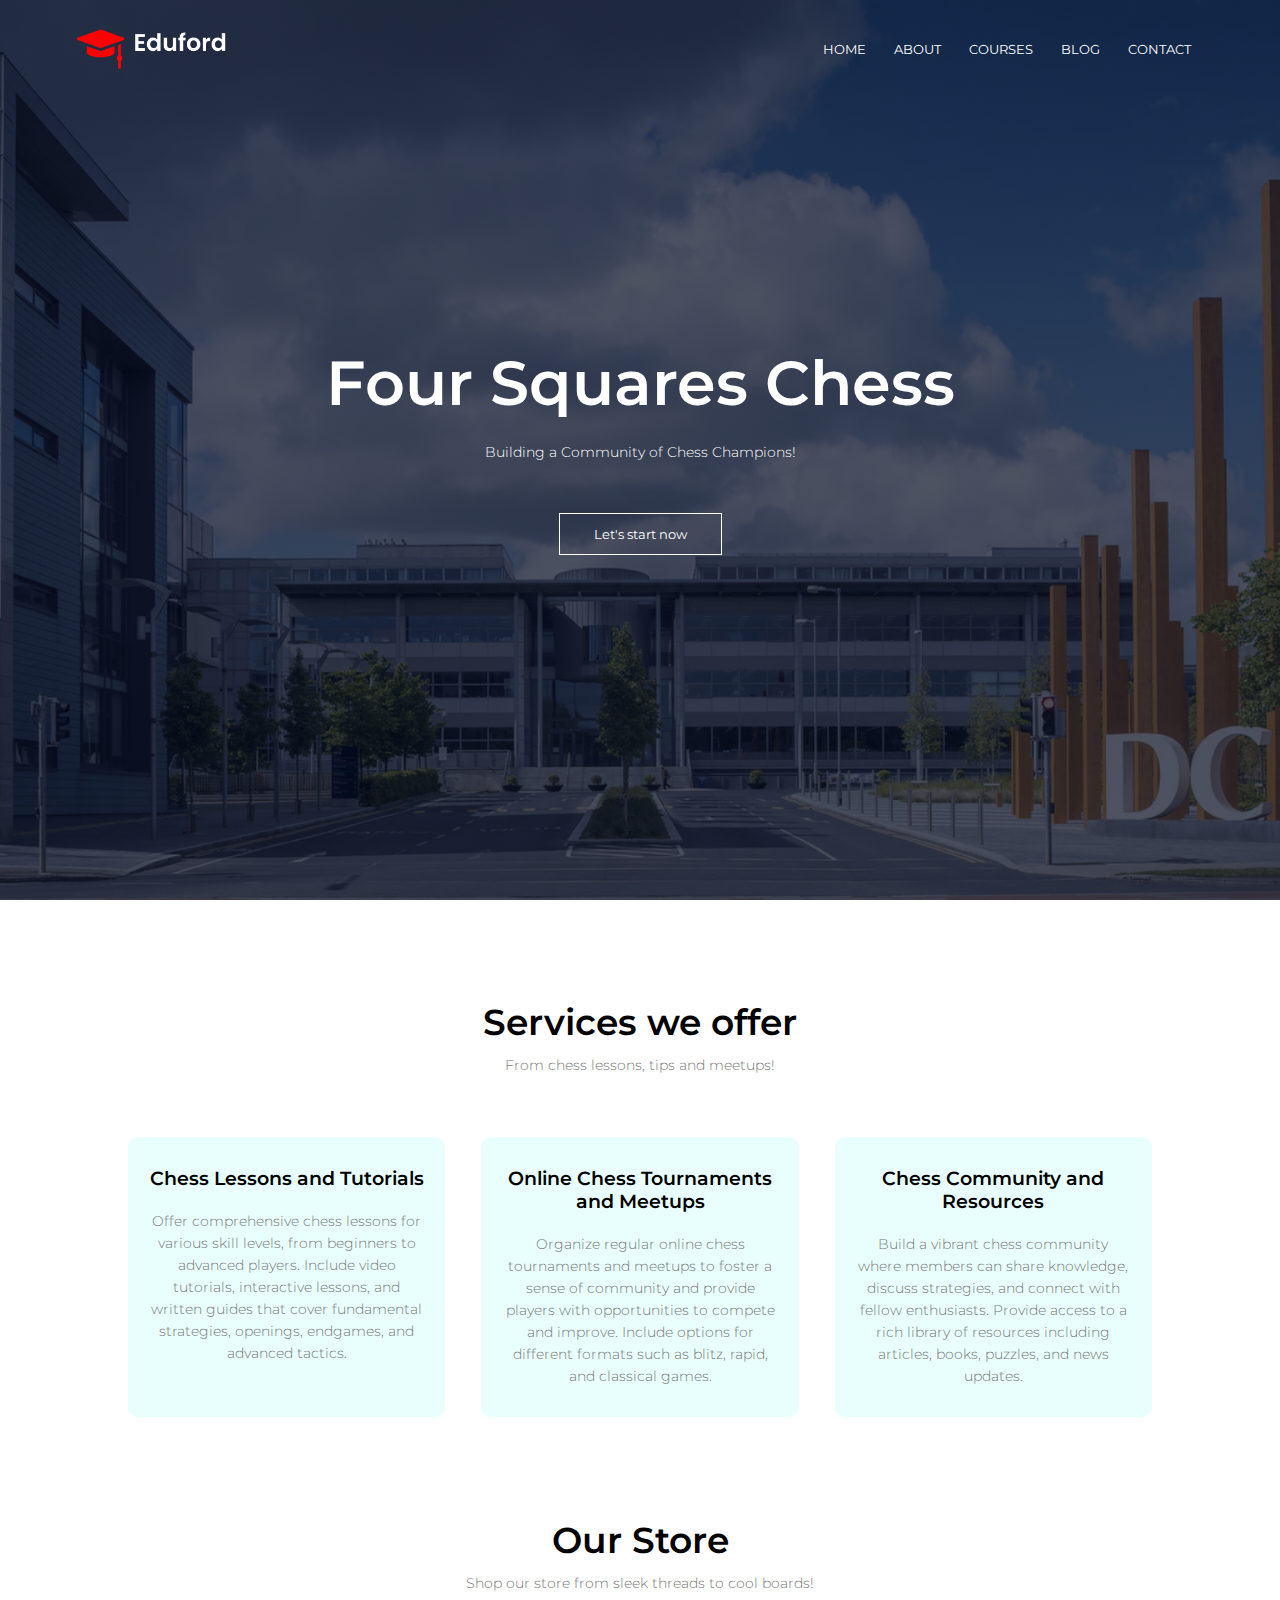
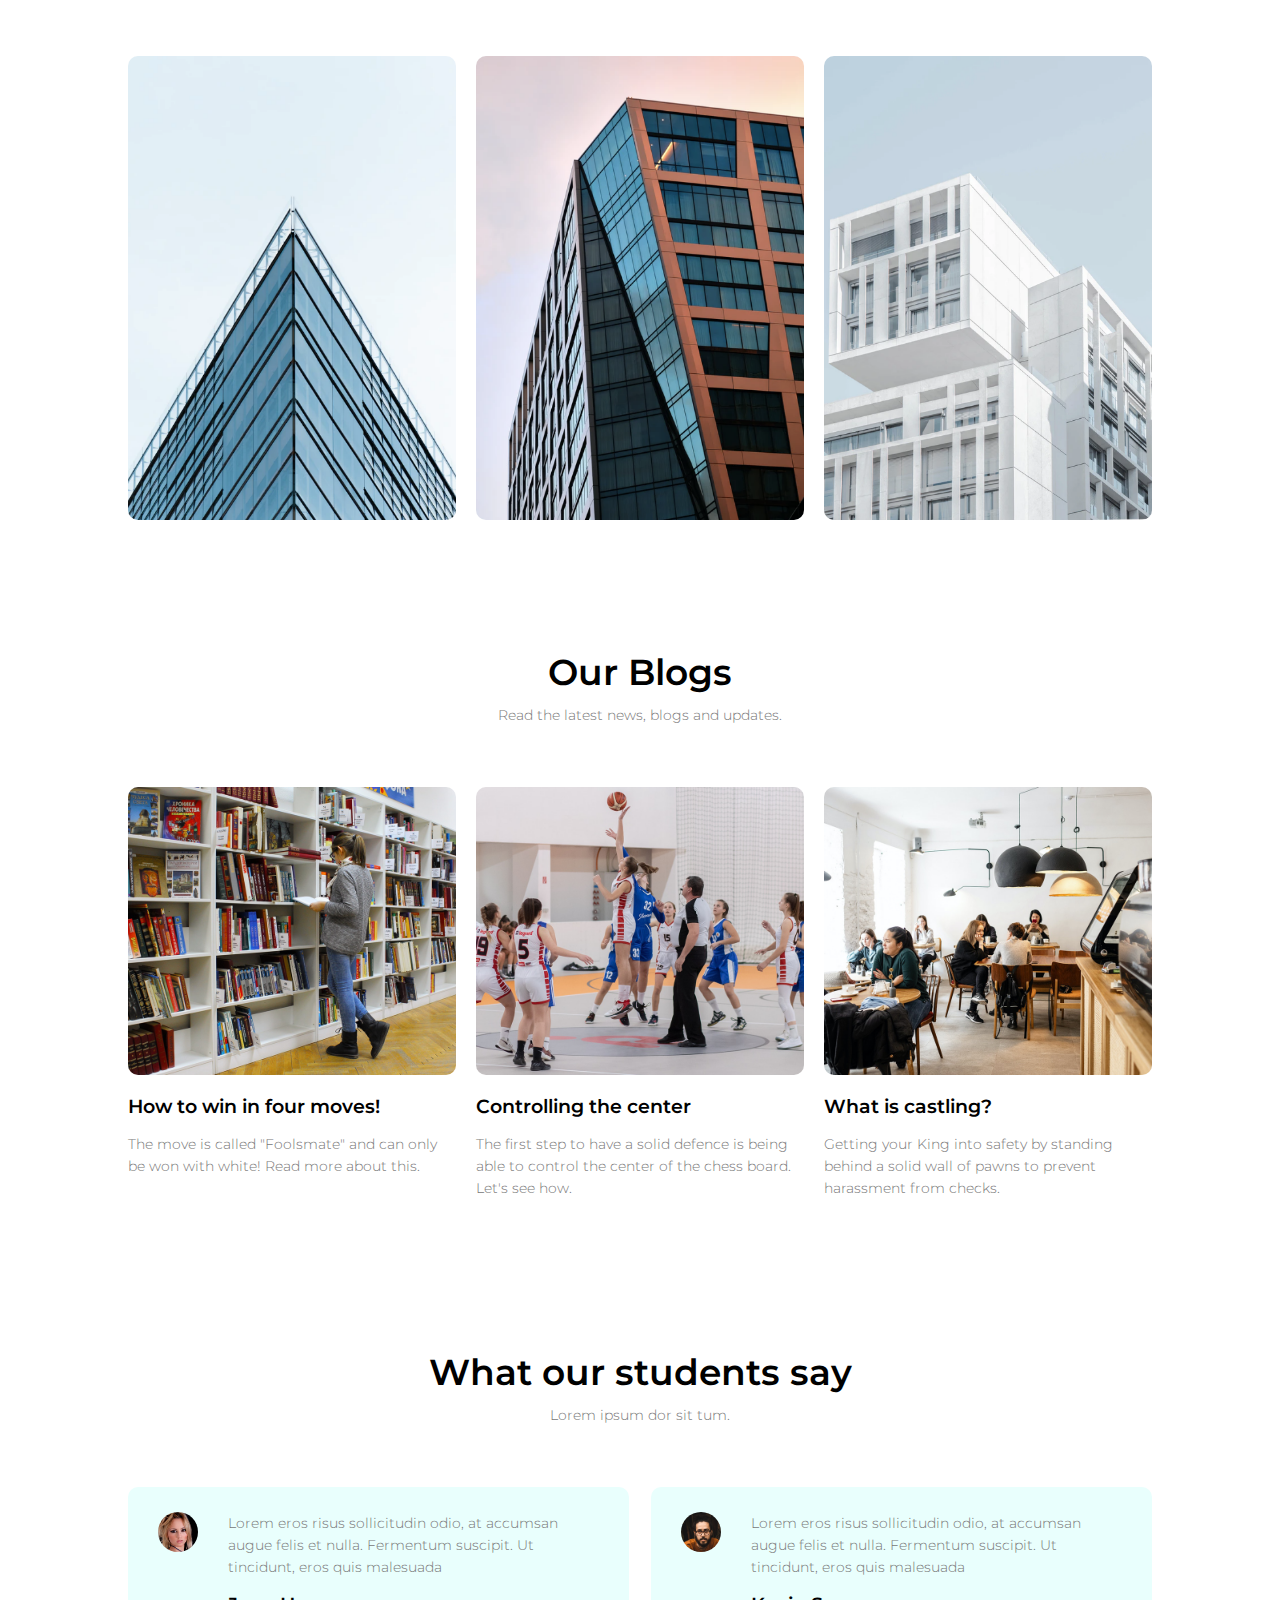
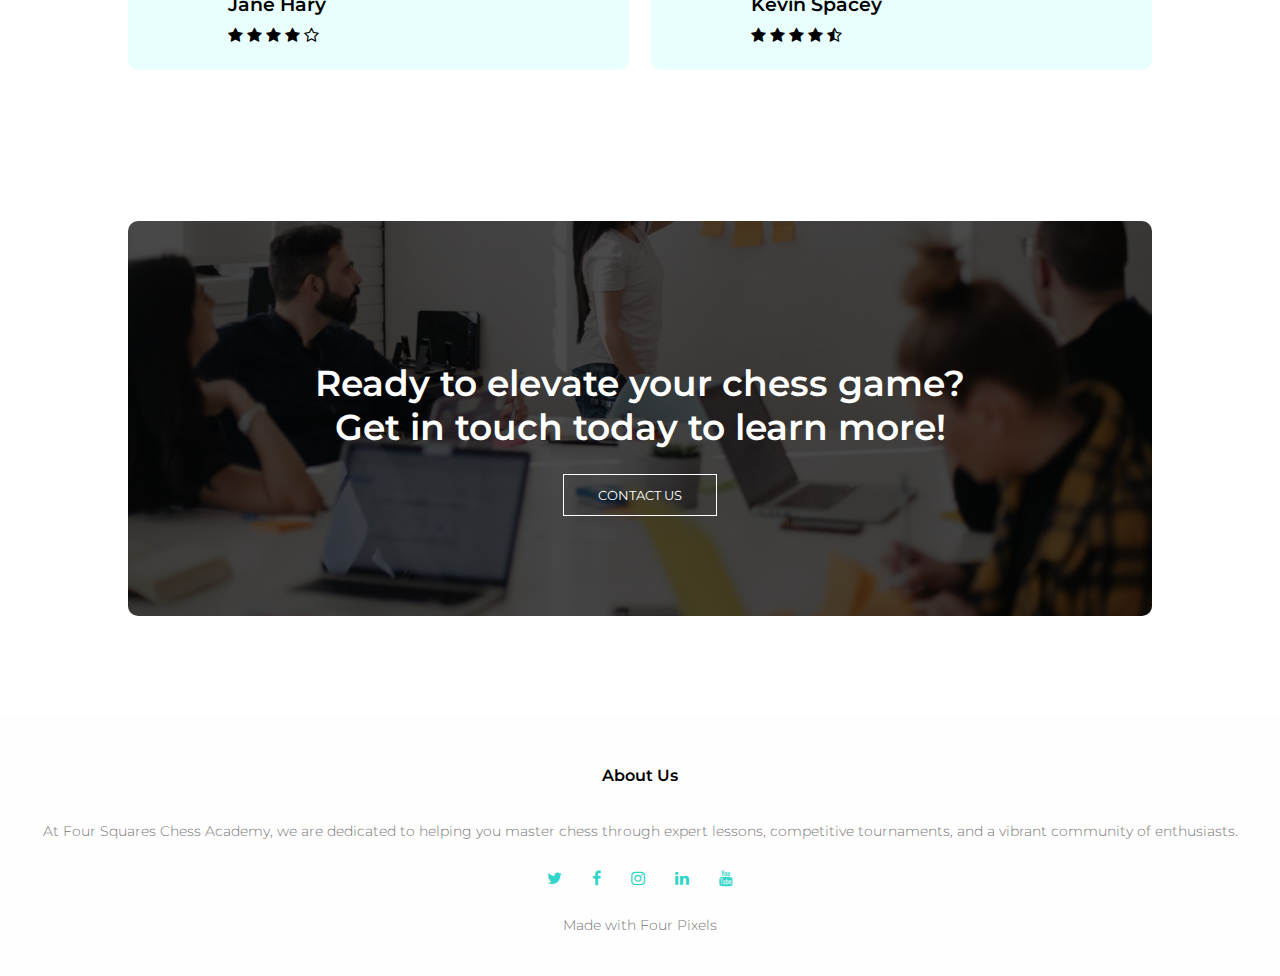
==== commit 0b136672: "Updated nav-bar" ====
--- a/index.html
+++ b/index.html
@@ -33,21 +33,21 @@
             <a href="index.html"><img src="images/logo.png"></a>
             <div class="nav-links" id="navLinks">
                 <i class="fa fa-times" onclick="hideMenu()"></i>
-                    <ul>
-                        <li><a href="index.html">HOME</a></li>
-                        <li><a href="about.html">ABOUT</a></li>
-                        <li><a href="course.html">COURSES</a></li>
-                        <li><a href="blog.html">BLOG</a></li>
-                        <li><a href="contact.html">CONTACT</a></li>
-                    </ul>
+                <ul>
+                    <li><a href="index.html">HOME</a></li>
+                    <li><a href="about.html">ABOUT</a></li>
+                    <li><a href="course.html">COURSES</a></li>
+                    <li><a href="blog.html">BLOG</a></li>
+                    <li><a href="contact.html">CONTACT</a></li>
+                </ul>
             </div>
             <i class="fa fa-bars" onclick="showMenu()"></i>
         </nav>
-    <div class="text-box">
-        <h1>Four Squares Chess</h1>
-        <p>Building a Community of Chess Champions!</p>
-        <a href="course.html" class="hero-button ">Let's start now</a>
-    </div>     
+        <div class="text-box">
+            <h1>Four Squares Chess</h1>
+            <p>Building a Community of Chess Champions!</p>
+            <a href="course.html" class="hero-button ">Let's start now</a>
+        </div>     
     </section>
 
 <!------ Course ------>
--- a/style.css
+++ b/style.css
@@ -46,7 +46,7 @@
     content: '';
     width: 0%;
     height: 2px;
-    background: #f44336;
+    background: #30d5c8;
     display: block;
     margin: auto;
     transition: 0.2s;
@@ -89,8 +89,8 @@
 }
 
 .hero-button:hover{
-    border: 1px solid #f44336;
-    background: #f44336;
+    border: 1px solid #30d5c8;
+    background: #30d5c8;
     transition: 0.4s;
 }
 
@@ -107,7 +107,7 @@
     }
     .nav-links {
         position: fixed;
-        background: #f44336;
+        background: #30d5c8;
         height: 100vh;
         width: 200px;
         top: 0;
@@ -159,7 +159,7 @@
 
 .course-column {
     flex-basis: 31%;
-    background: #fff3f3;
+    background: #e9fffd;
     border-radius: 10px;
     margin-bottom: 5%;
     padding: 20px 12px;
@@ -217,7 +217,7 @@
 }
 
 .layer:hover{
-    background: rgba(226, 0, 0, 0.7);
+    background:#04403bd8;
 }
 
 .layer h3{
@@ -291,7 +291,7 @@
     border-radius: 10px;
     margin-bottom: 5%;
     text-align: left;
-    background: #fff3f3;
+    background: #e9fffd;
     padding: 25px;
     cursor: pointer;
     display: flex;
@@ -314,7 +314,7 @@
 }
 
 .testimonial-column fa{
-    color: #f44336;
+    color: #30d5c8;
 }
 
 @media(max-width: 700px){
@@ -368,7 +368,7 @@
 }
 
 .icons .fa{
-    color: #f44336;
+    color: #30d5c8;
     margin: 0 13px;
     cursor: pointer;
     padding: 18px 0;
@@ -418,9 +418,9 @@
 }
 
 .red-button{
-    border: 1px solid #f44336;
+    border: 1px solid #30d5c8;
     background: transparent;
-    color: #f44336;
+    color: #30d5c8;
 }
 
 .red-butto:hover{
@@ -460,7 +460,7 @@
 }
 
 .blog-right h3{
-    background: #f44336;
+    background: #30d5c8;
     color: #fff;
     padding: 7px 0;
     font-size: 16px;
@@ -536,7 +536,7 @@
 
 .contact-col div .fa{
     font-size: 28px;
-    color: #f44336;
+    color: #30d5c8;
     margin: 10px;
     margin-right: 30px;
 }
@@ -559,4 +559,4 @@
     outline: none;
     border: 1px solid #ccc;
     box-sizing: border-box;
-}+}
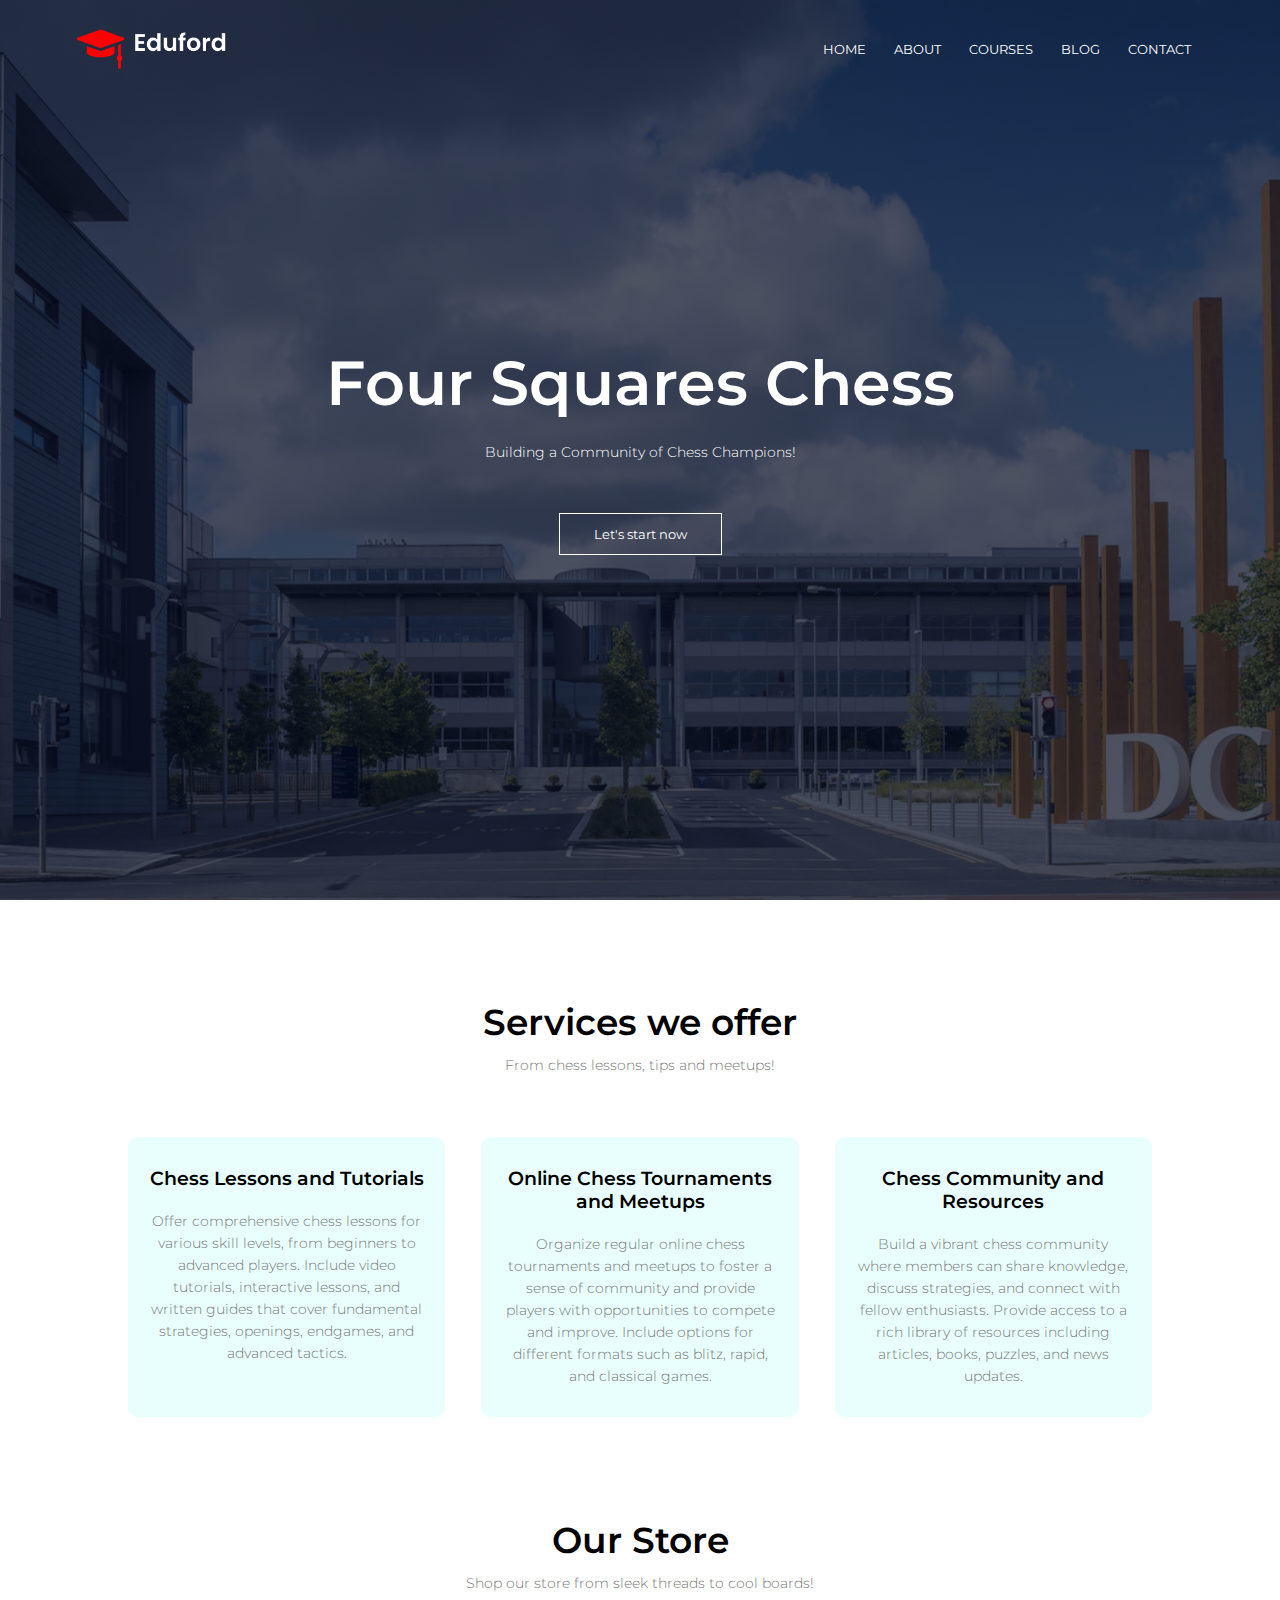
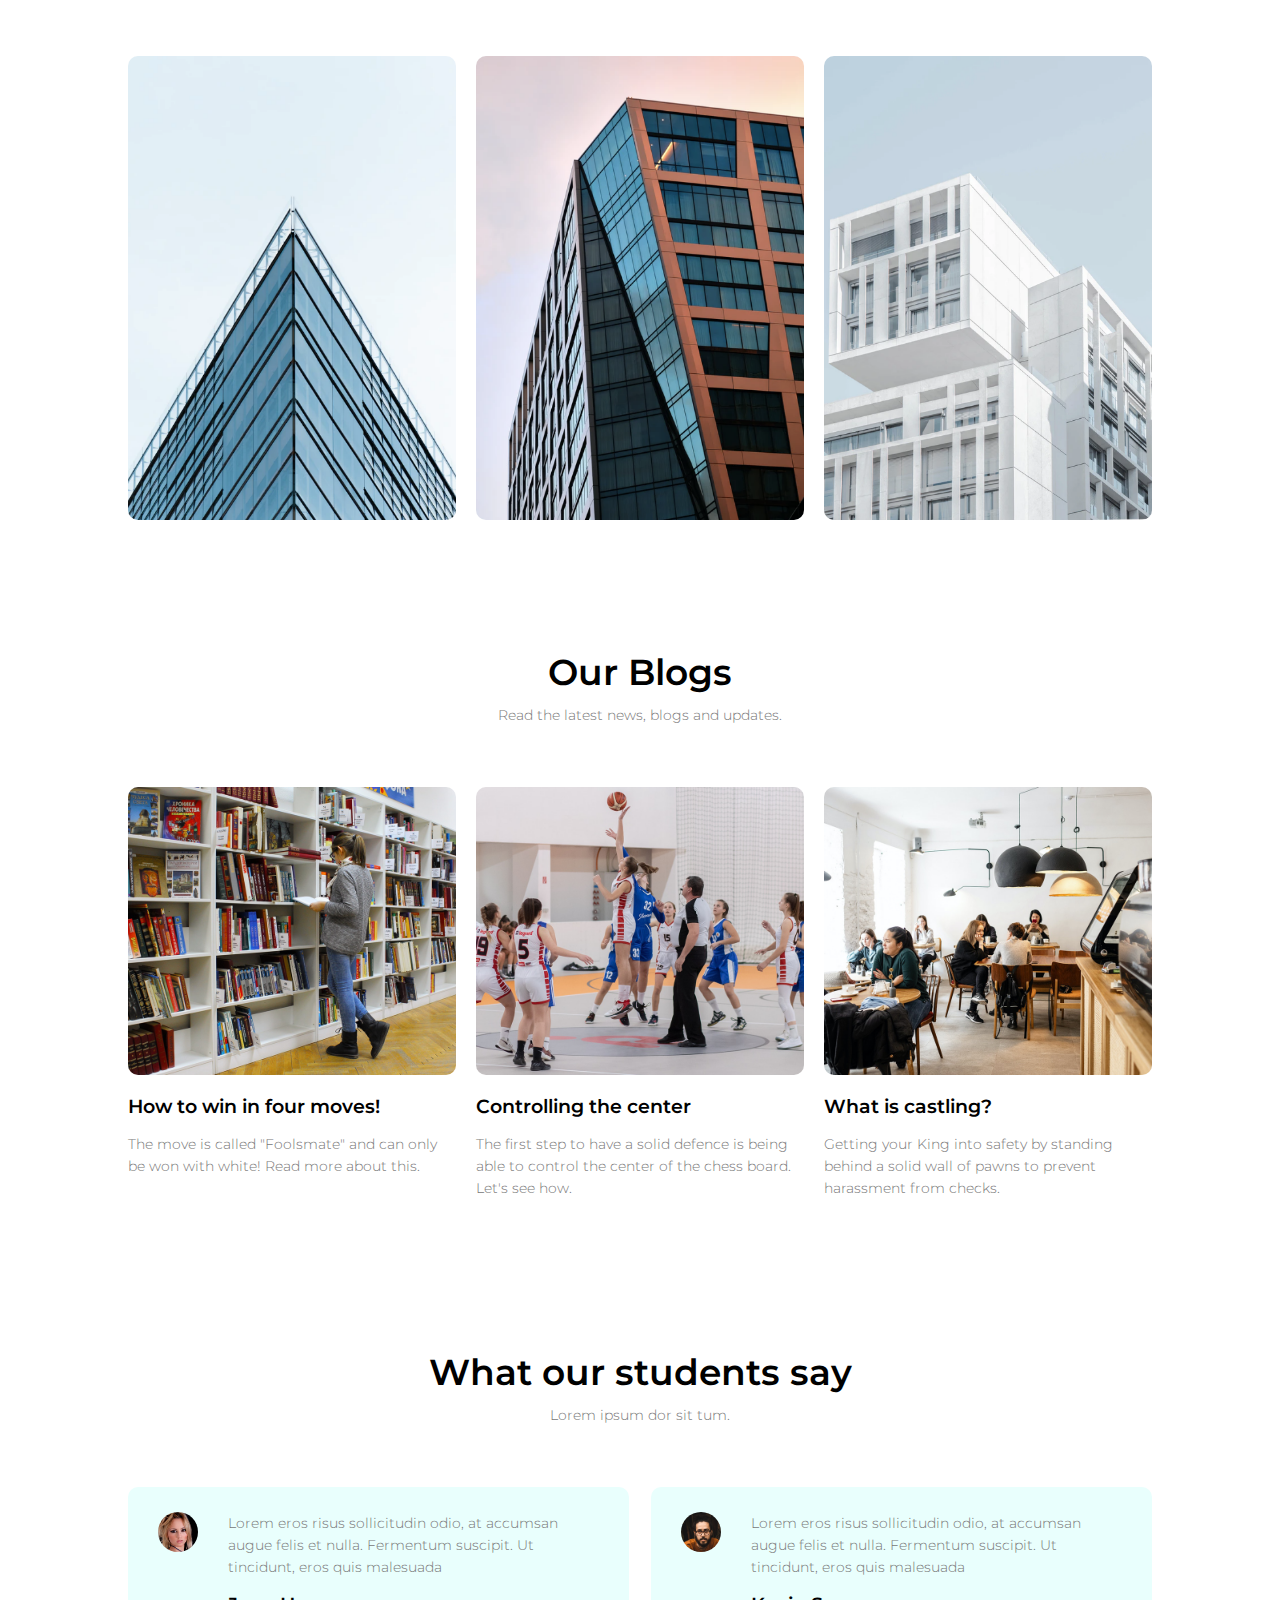
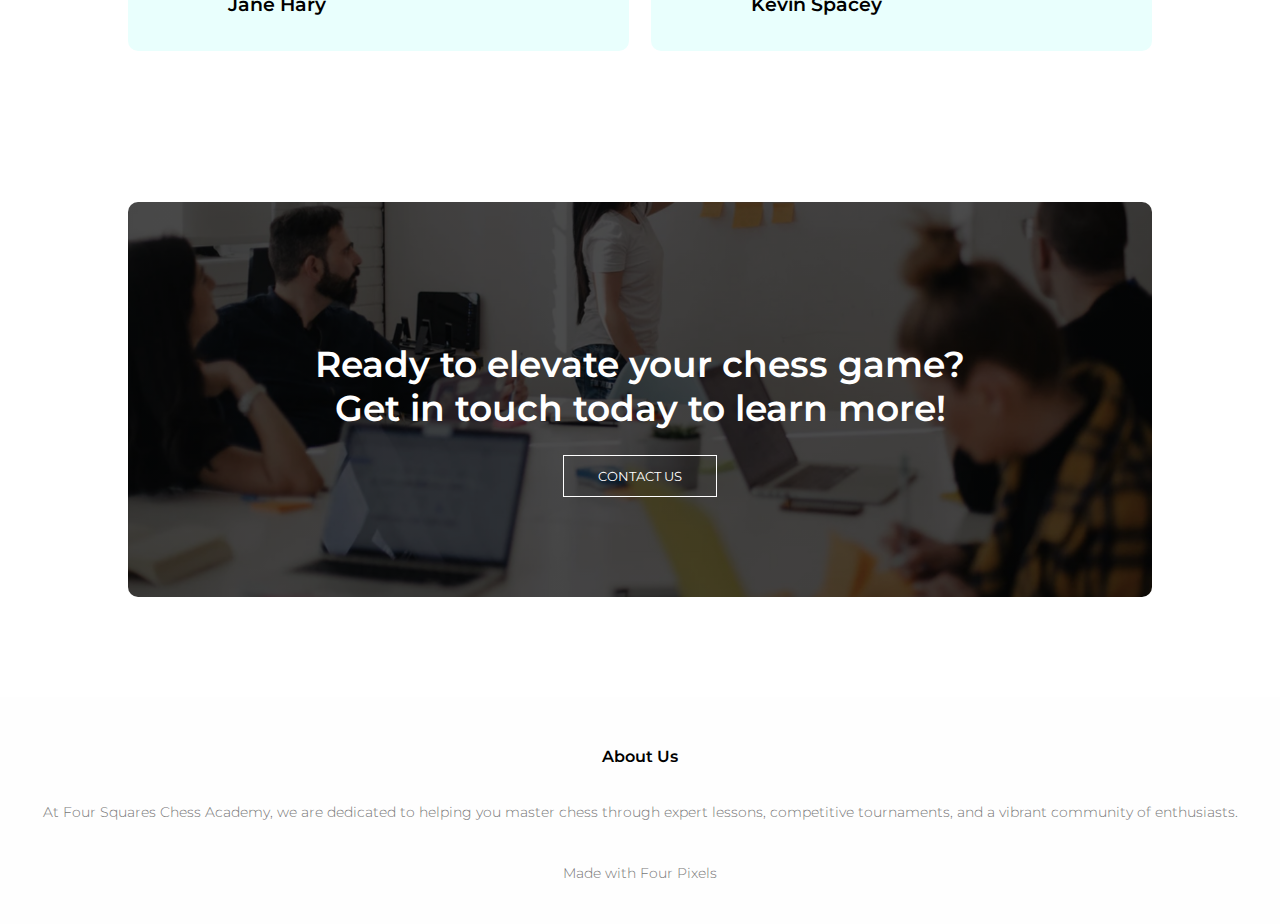
==== commit 14a6c836: "Updated fontawesome link" ====
--- a/index.html
+++ b/index.html
@@ -22,9 +22,7 @@
     <link rel="preconnect" href="https://fonts.googleapis.com">
     <link rel="preconnect" href="https://fonts.gstatic.com">
     <link href="https://fonts.googleapis.com/css2?family=Montserrat:wght@100;300;400;600;700&display=swap" rel="stylesheet">
-    <link 
-    href="http://cdnjs.cloudflare.com/ajax/libs/font-awesome/4.3.0/css/font-awesome.css" 
-    rel="stylesheet" type='text/css'>
+    <link rel="stylesheet" href="https://cdnjs.cloudflare.com/ajax/libs/font-awesome/6.3.0/css/all.min.css" integrity="sha512-SzlrxWUlpfuzQ+pcUCosxcglQRNAq/DZjVsC0lE40xsADsfeQoEypE+enwcOiGjk/bSuGGKHEyjSoQ1zVisanQ==" crossorigin="anonymous" referrerpolicy="no-referrer"/>
 </head>
 <body>
 <!------ Main Top ------>    
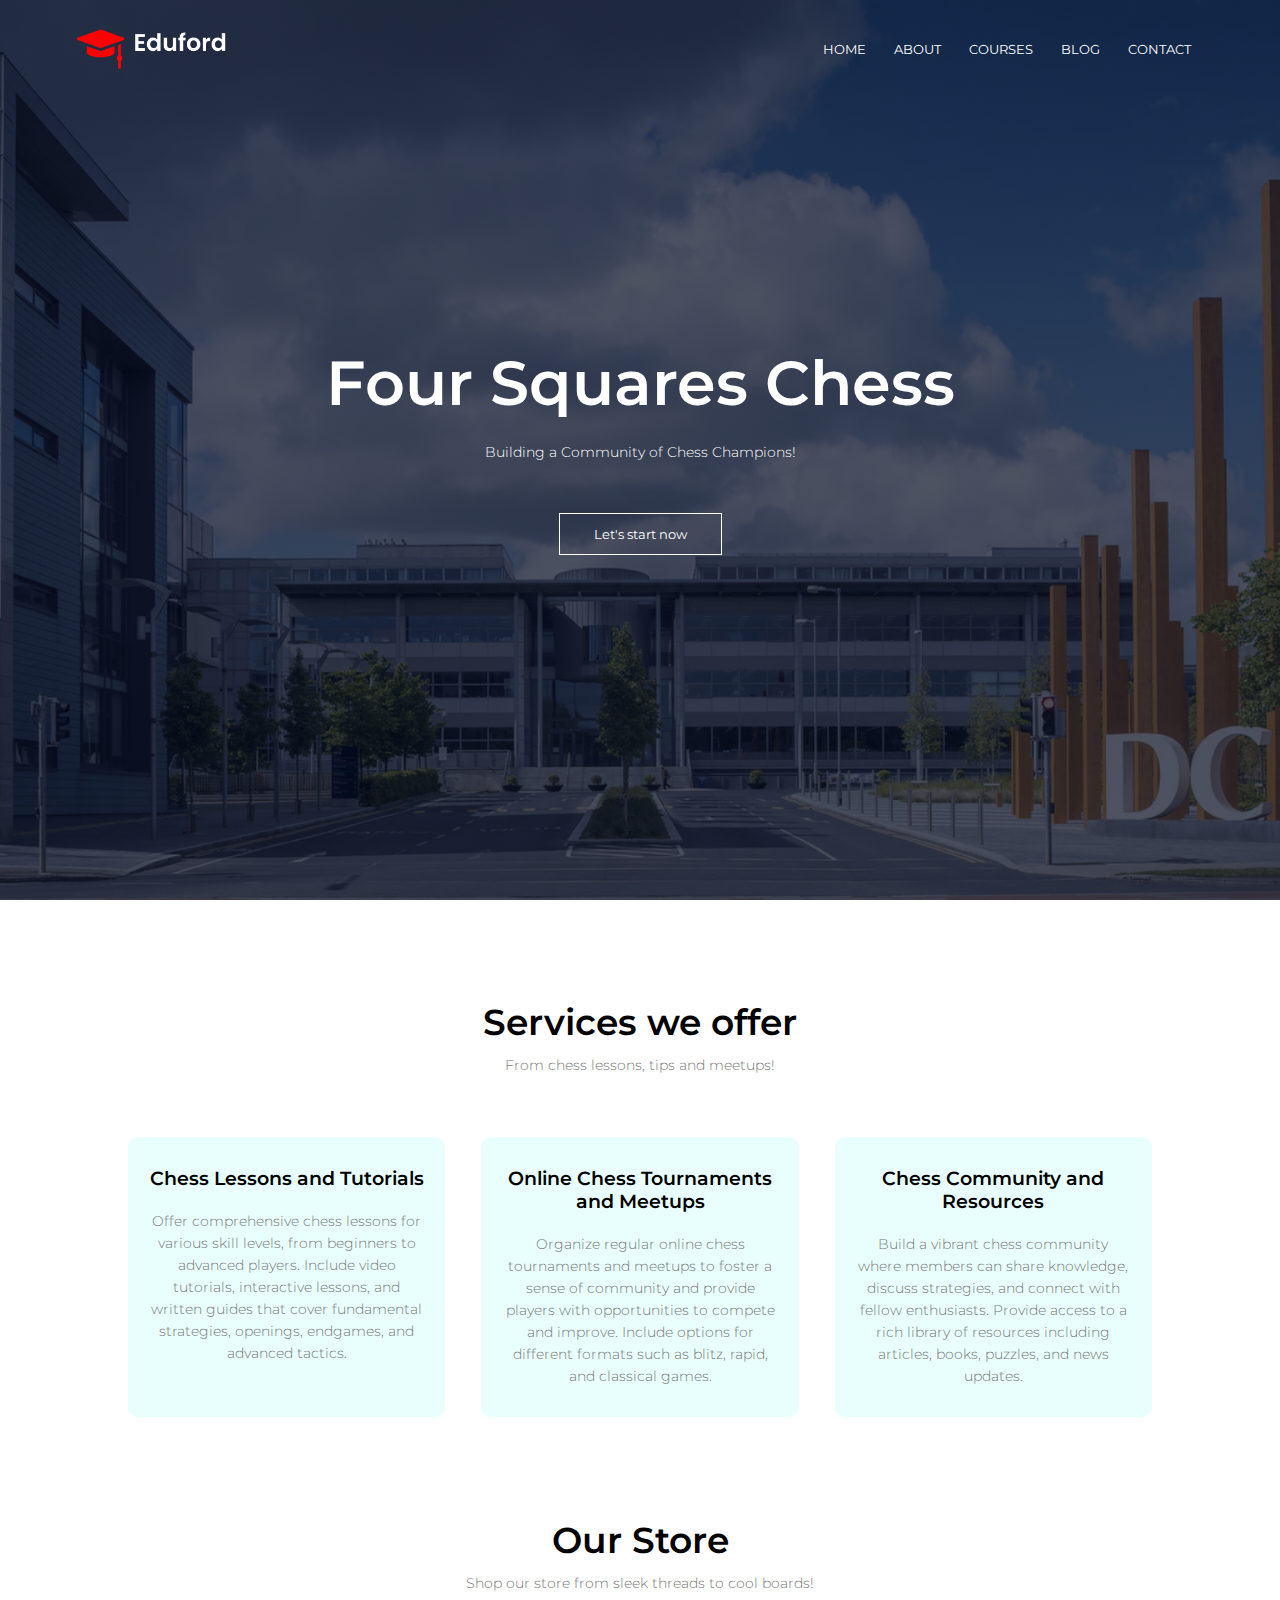
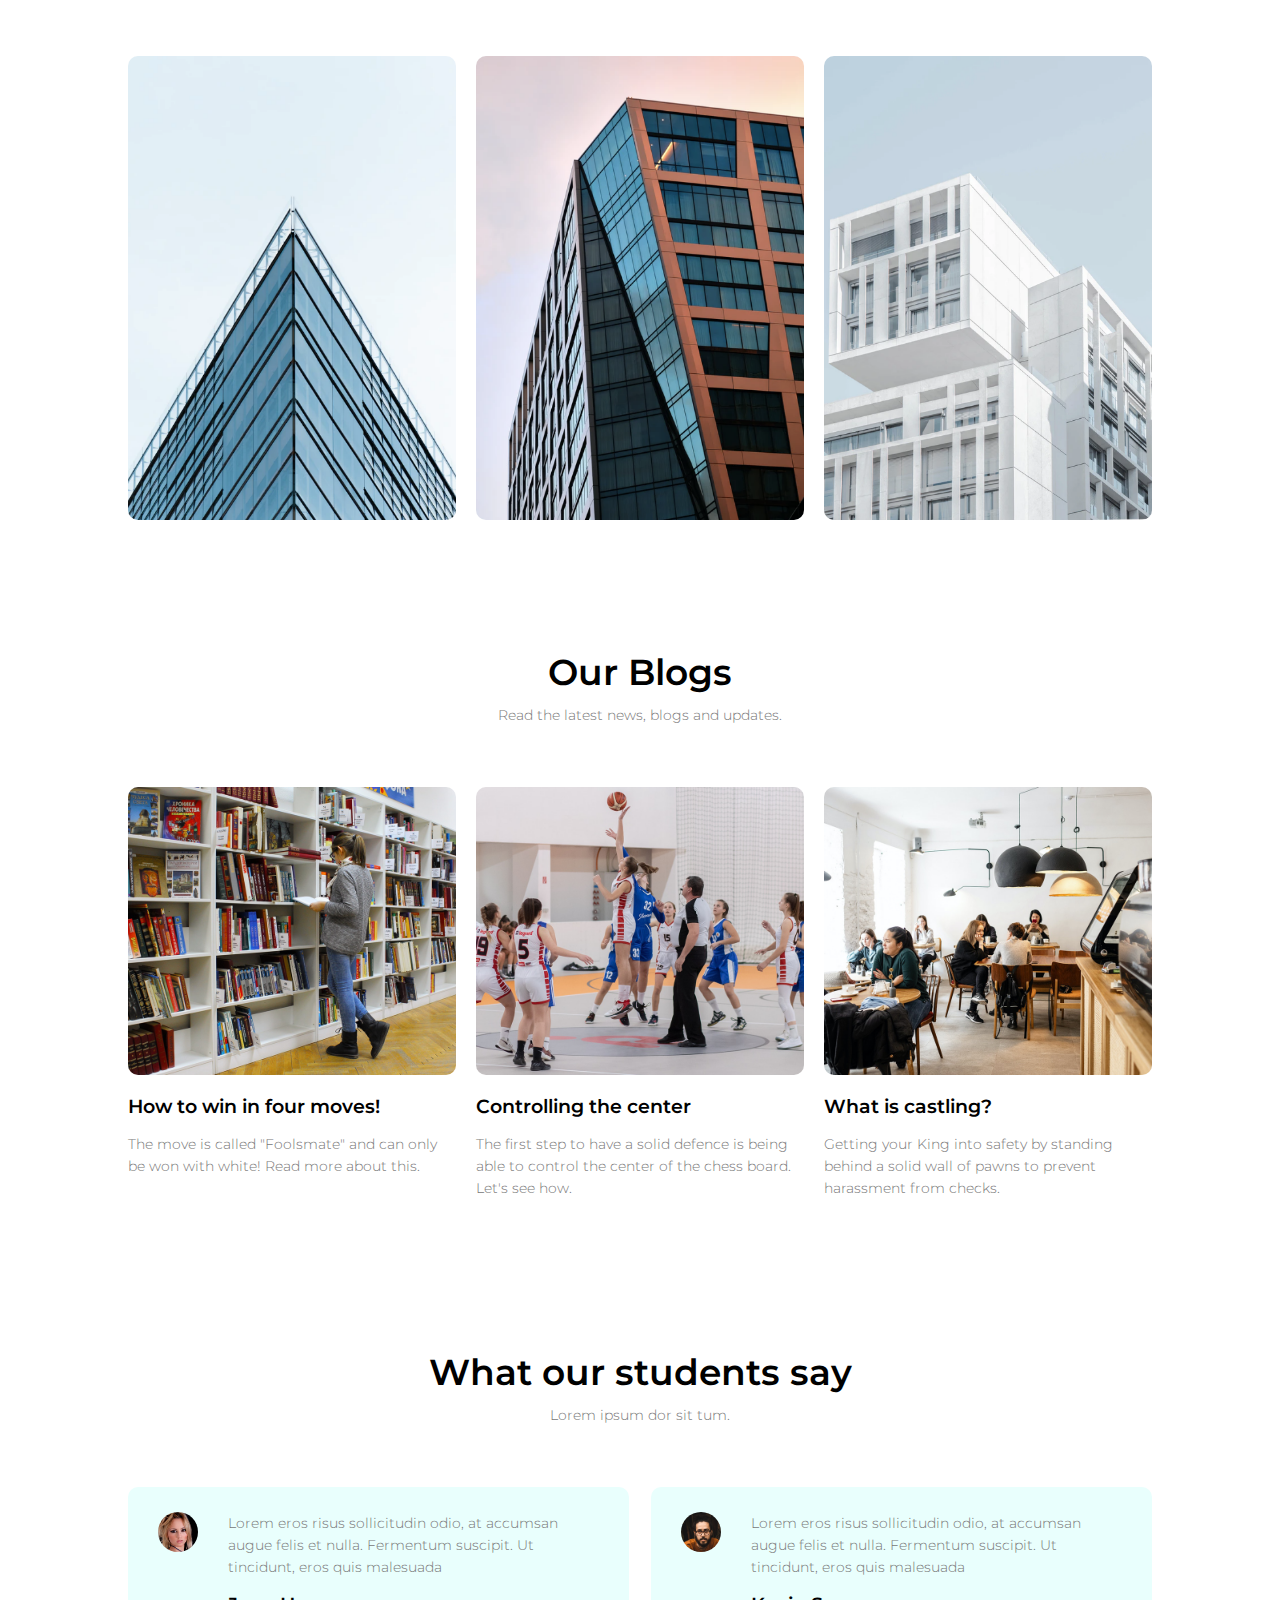
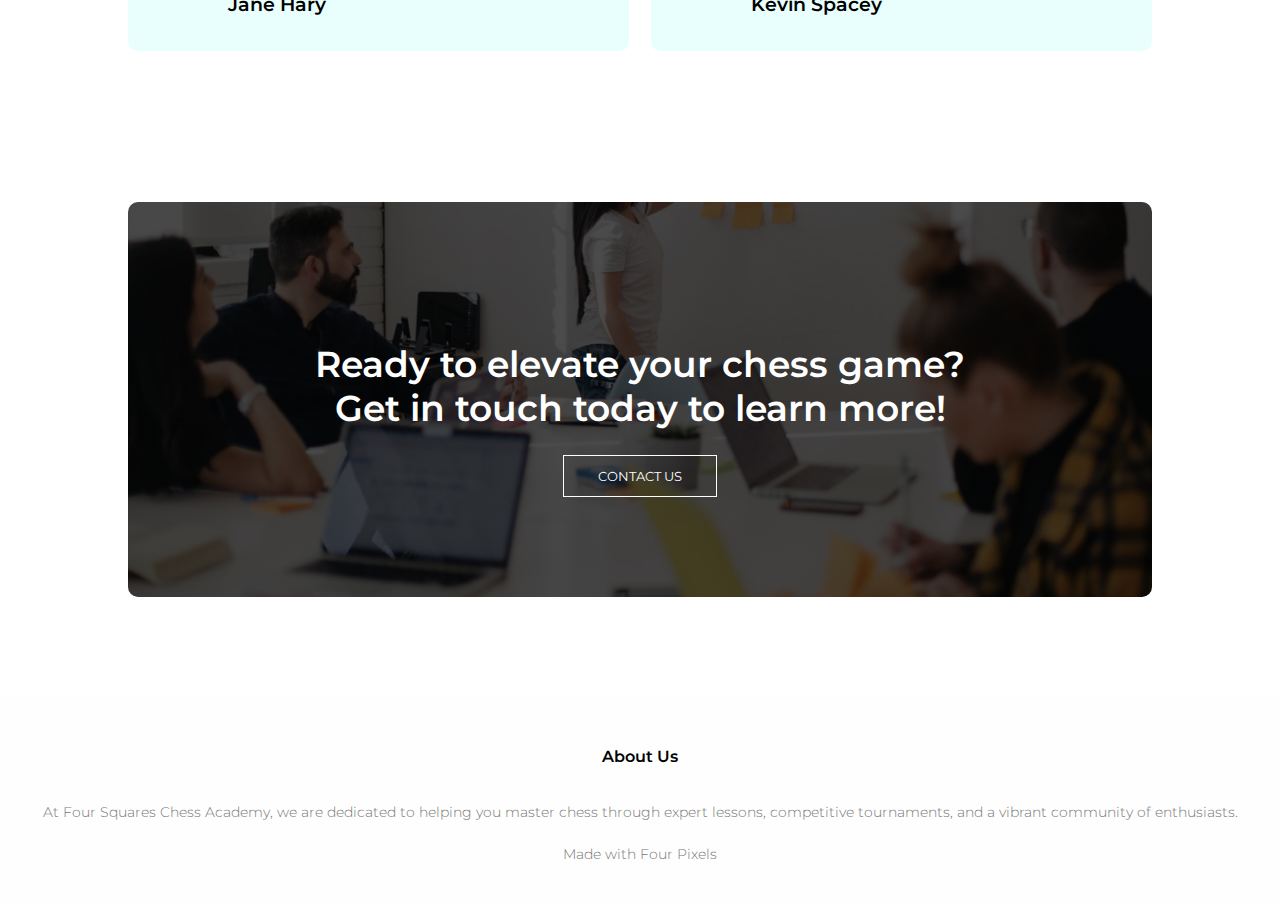
==== commit 9294de0f: "Updated footer" ====
--- a/index.html
+++ b/index.html
@@ -17,7 +17,6 @@
     <meta name="twitter:description" content="Join Four Squares Chess Academy to master the art of chess in four hundred moves. Learn, compete, and connect with our thriving chess community.">
     <meta name="twitter:image" content="URL_to_your_image">
     <meta name="twitter:site" content="@foursquareschess">
-
     <link rel="stylesheet" href="style.css">
     <link rel="preconnect" href="https://fonts.googleapis.com">
     <link rel="preconnect" href="https://fonts.gstatic.com">
@@ -30,7 +29,7 @@
         <nav>
             <a href="index.html"><img src="images/logo.png"></a>
             <div class="nav-links" id="navLinks">
-                <i class="fa fa-times" onclick="hideMenu()"></i>
+                <i style="padding-top: 2rem; padding-left: 2rem; font-size: 2.5rem" class="fa fa-times" onclick="hideMenu()"></i>
                 <ul>
                     <li><a href="index.html">HOME</a></li>
                     <li><a href="about.html">ABOUT</a></li>
@@ -39,7 +38,7 @@
                     <li><a href="contact.html">CONTACT</a></li>
                 </ul>
             </div>
-            <i class="fa fa-bars" onclick="showMenu()"></i>
+            <i style="font-size: 2rem"  class="fa fa-bars" onclick="showMenu()"></i>
         </nav>
         <div class="text-box">
             <h1>Four Squares Chess</h1>
@@ -183,20 +182,22 @@
 
 <!------ Call TO Action ------>
 
+<div class="footer-container">
 <section class="footer">
-    <h4>About Us</h4>
-    <p>At Four Squares Chess Academy, we are dedicated to helping you master chess through expert lessons, competitive tournaments, and a vibrant community of enthusiasts.</p>
-    <div class="icons">
-        <i class="fa fa-twitter"></i>
-        <i class="fa fa-facebook"></i>
-        <i class="fa fa-instagram"></i>
-        <i class="fa fa-linkedin"></i>
-        <i class="fa fa-youtube"></i>
-    </div>
-    <div>
-        <p><a style="text-decoration: none; color: inherit" href="https://fourpixels.studio">Made with Four Pixels</a></p>
-    </div>
-</section>
+        <h4>About Us</h4>
+        <p>At Four Squares Chess Academy, we are dedicated to helping you master chess through expert lessons, competitive tournaments, and a vibrant community of enthusiasts.</p>
+        <div class="icons">
+            <i class="fa-brands fa-twitter"></i>
+            <i class="fa-brands fa-facebook"></i>
+            <i class="fa-brands fa-instagram"></i>
+            <i class="fa-brands fa-linkedin"></i>
+            <i class="fa-brands fa-youtube"></i>
+        </div>
+        <div>
+            <p><a style="text-decoration: none; color: inherit" href="https://fourpixels.studio">Made with Four Pixels</a></p>
+        </div>
+    </section>
+</div>
 
 <!------JavaScript for Toggle Menu------>
 <script>
